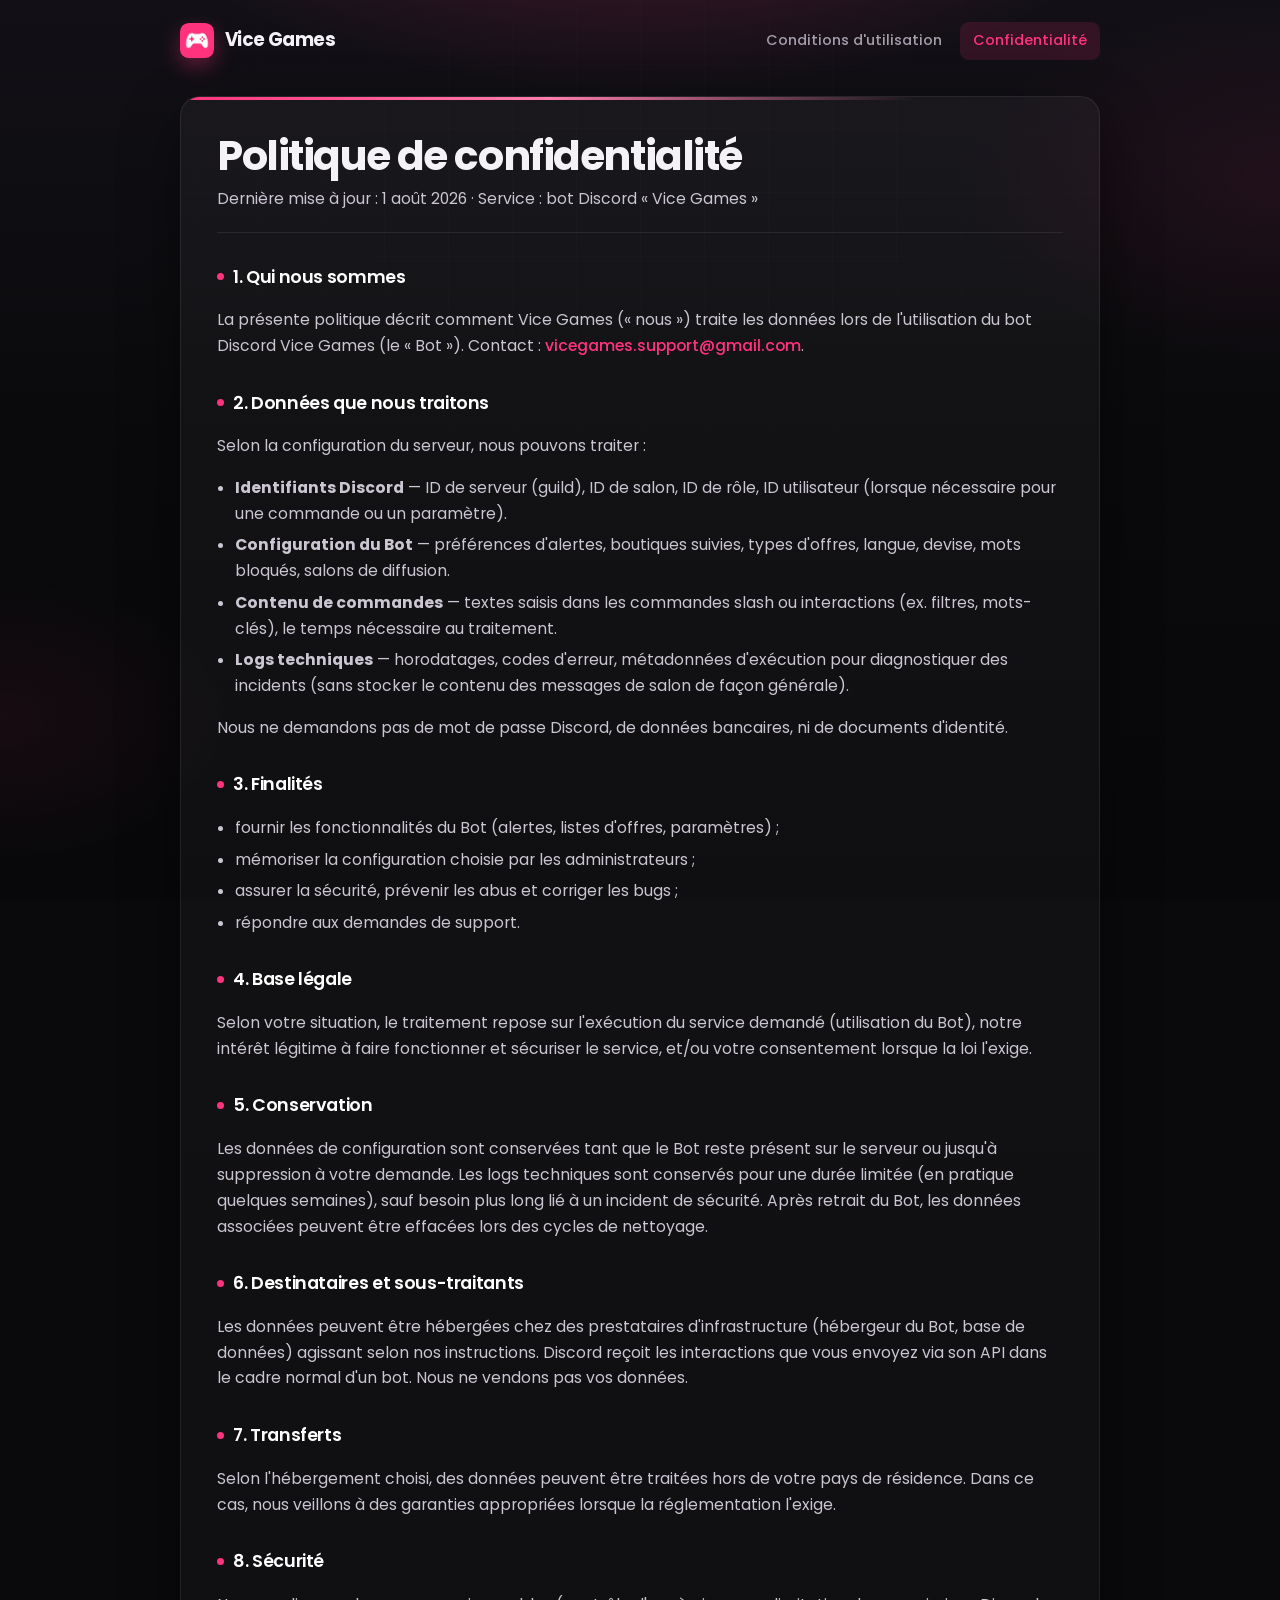
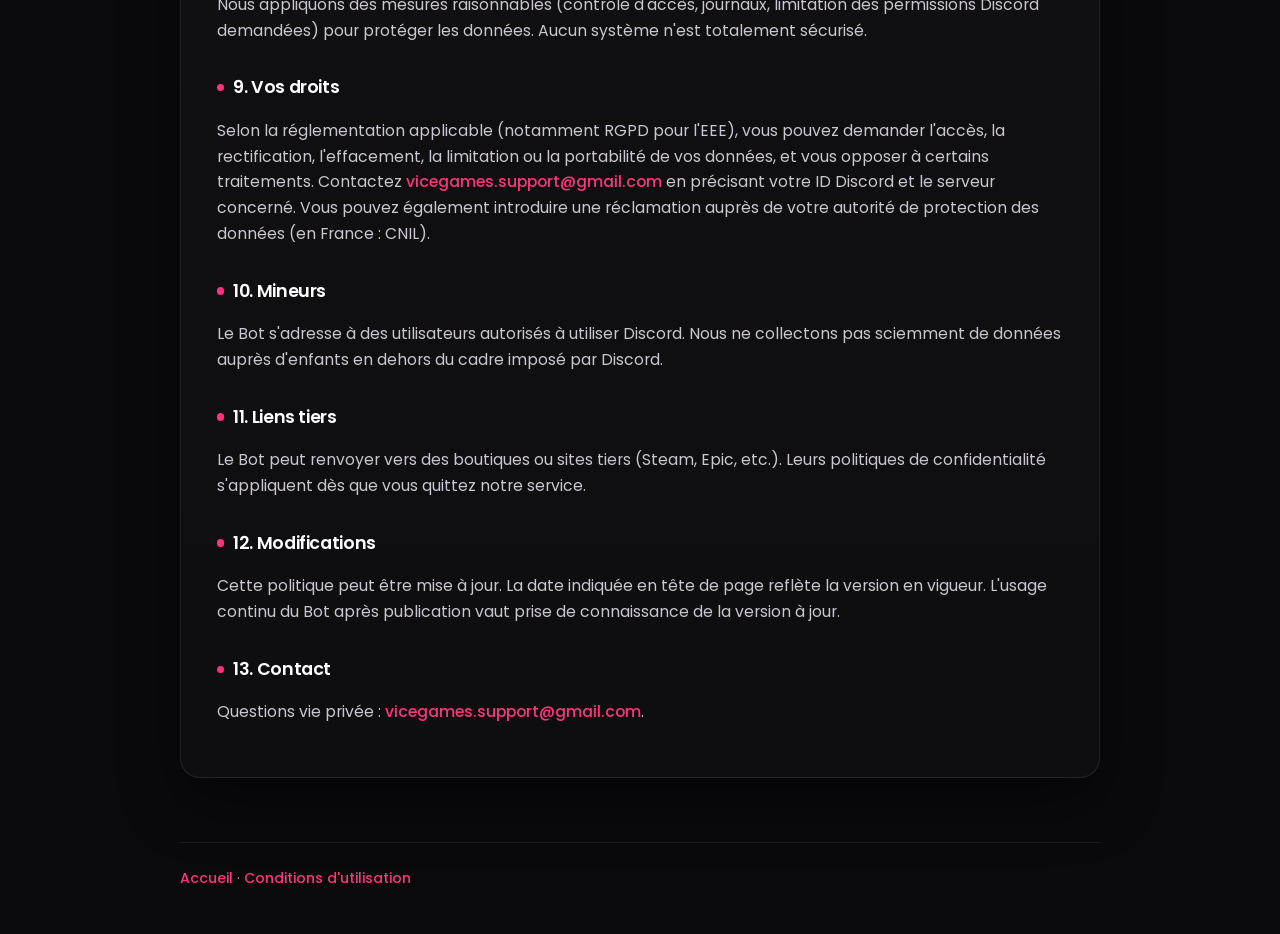
==== privacy/index.html @ 1237c2df "Use clean URLs via /terms/ and /privacy/ folders." ====
﻿<!DOCTYPE html>
<html lang="fr">
  <head>
    <meta charset="utf-8" />
    <meta name="viewport" content="width=device-width, initial-scale=1" />
    <title>Politique de confidentialité — Vice Games</title>
    <meta
      name="description"
      content="Politique de confidentialité du bot Discord Vice Games."
    />
    <link rel="canonical" href="https://legal.shvkt.xyz/privacy/" />
    <link rel="icon" href="/assets/logo.png" type="image/png" />
    <link rel="apple-touch-icon" href="/assets/logo.png" />
    <link rel="preconnect" href="https://fonts.googleapis.com" />
    <link rel="preconnect" href="https://fonts.gstatic.com" crossorigin />
    <link rel="stylesheet" href="/styles.css" />
  </head>
  <body>
    <div class="bg" aria-hidden="true"></div>
    <div class="shell">
      <header class="site-header">
        <a class="brand" href="/">
          <img class="brand-mark" src="/assets/logo.png" width="34" height="34" alt="" />
          Vice Games
        </a>
        <nav>
          <a href="/terms/">Conditions d'utilisation</a>
          <a href="/privacy/" aria-current="page">Confidentialité</a>
        </nav>
      </header>

      <main class="doc">
        <article class="doc-card">
          <h1>Politique de confidentialité</h1>
          <p class="meta">Dernière mise à jour&nbsp;: 1 août 2026 · Service&nbsp;: bot Discord «&nbsp;Vice Games&nbsp;»</p>

          <h2>1. Qui nous sommes</h2>
          <p>
            La présente politique décrit comment Vice Games («&nbsp;nous&nbsp;»)
            traite les données lors de l'utilisation du bot Discord Vice Games
            (le «&nbsp;Bot&nbsp;»). Contact&nbsp;:
            <a href="mailto:vicegames.support@gmail.com">vicegames.support@gmail.com</a>.
          </p>

          <h2>2. Données que nous traitons</h2>
          <p>Selon la configuration du serveur, nous pouvons traiter&nbsp;:</p>
          <ul>
            <li>
              <strong>Identifiants Discord</strong> — ID de serveur (guild), ID de
              salon, ID de rôle, ID utilisateur (lorsque nécessaire pour une
              commande ou un paramètre).
            </li>
            <li>
              <strong>Configuration du Bot</strong> — préférences d'alertes,
              boutiques suivies, types d'offres, langue, devise, mots bloqués,
              salons de diffusion.
            </li>
            <li>
              <strong>Contenu de commandes</strong> — textes saisis dans les
              commandes slash ou interactions (ex. filtres, mots-clés), le temps
              nécessaire au traitement.
            </li>
            <li>
              <strong>Logs techniques</strong> — horodatages, codes d'erreur,
              métadonnées d'exécution pour diagnostiquer des incidents (sans
              stocker le contenu des messages de salon de façon générale).
            </li>
          </ul>
          <p>
            Nous ne demandons pas de mot de passe Discord, de données bancaires,
            ni de documents d'identité.
          </p>

          <h2>3. Finalités</h2>
          <ul>
            <li>fournir les fonctionnalités du Bot (alertes, listes d'offres, paramètres)&nbsp;;</li>
            <li>mémoriser la configuration choisie par les administrateurs&nbsp;;</li>
            <li>assurer la sécurité, prévenir les abus et corriger les bugs&nbsp;;</li>
            <li>répondre aux demandes de support.</li>
          </ul>

          <h2>4. Base légale</h2>
          <p>
            Selon votre situation, le traitement repose sur l'exécution du service
            demandé (utilisation du Bot), notre intérêt légitime à faire
            fonctionner et sécuriser le service, et/ou votre consentement lorsque
            la loi l'exige.
          </p>

          <h2>5. Conservation</h2>
          <p>
            Les données de configuration sont conservées tant que le Bot reste
            présent sur le serveur ou jusqu'à suppression à votre demande. Les
            logs techniques sont conservés pour une durée limitée (en pratique
            quelques semaines), sauf besoin plus long lié à un incident de
            sécurité. Après retrait du Bot, les données associées peuvent être
            effacées lors des cycles de nettoyage.
          </p>

          <h2>6. Destinataires et sous-traitants</h2>
          <p>
            Les données peuvent être hébergées chez des prestataires d'infrastructure
            (hébergeur du Bot, base de données) agissant selon nos instructions.
            Discord reçoit les interactions que vous envoyez via son API dans le
            cadre normal d'un bot. Nous ne vendons pas vos données.
          </p>

          <h2>7. Transferts</h2>
          <p>
            Selon l'hébergement choisi, des données peuvent être traitées hors de
            votre pays de résidence. Dans ce cas, nous veillons à des garanties
            appropriées lorsque la réglementation l'exige.
          </p>

          <h2>8. Sécurité</h2>
          <p>
            Nous appliquons des mesures raisonnables (contrôle d'accès, journaux,
            limitation des permissions Discord demandées) pour protéger les
            données. Aucun système n'est totalement sécurisé.
          </p>

          <h2>9. Vos droits</h2>
          <p>
            Selon la réglementation applicable (notamment RGPD pour l'EEE), vous
            pouvez demander l'accès, la rectification, l'effacement, la limitation
            ou la portabilité de vos données, et vous opposer à certains
            traitements. Contactez
            <a href="mailto:vicegames.support@gmail.com">vicegames.support@gmail.com</a>
            en précisant votre ID Discord et le serveur concerné. Vous pouvez
            également introduire une réclamation auprès de votre autorité de
            protection des données (en France&nbsp;: CNIL).
          </p>

          <h2>10. Mineurs</h2>
          <p>
            Le Bot s'adresse à des utilisateurs autorisés à utiliser Discord. Nous
            ne collectons pas sciemment de données auprès d'enfants en dehors du
            cadre imposé par Discord.
          </p>

          <h2>11. Liens tiers</h2>
          <p>
            Le Bot peut renvoyer vers des boutiques ou sites tiers (Steam, Epic,
            etc.). Leurs politiques de confidentialité s'appliquent dès que vous
            quittez notre service.
          </p>

          <h2>12. Modifications</h2>
          <p>
            Cette politique peut être mise à jour. La date indiquée en tête de
            page reflète la version en vigueur. L'usage continu du Bot après
            publication vaut prise de connaissance de la version à jour.
          </p>

          <h2>13. Contact</h2>
          <p>
            Questions vie privée&nbsp;:
            <a href="mailto:vicegames.support@gmail.com">vicegames.support@gmail.com</a>.
          </p>
        </article>
      </main>

      <footer class="site-footer">
        <p><a href="/">Accueil</a> · <a href="/terms/">Conditions d'utilisation</a></p>
      </footer>
    </div>
  </body>
</html>
---- styles.css ----
@import url("https://fonts.googleapis.com/css2?family=Poppins:wght@400;500;600;700;800&display=swap");

:root {
  --accent: #ff337d;
  --accent-soft: rgba(255, 51, 125, 0.14);
  --accent-mid: rgba(255, 51, 125, 0.35);
  --accent-ink: #fff7fb;
  --bg: #0a0a0c;
  --bg-elevated: #121216;
  --ink: #f4f2f6;
  --muted: #a39eaa;
  --line: rgba(255, 255, 255, 0.08);
  --font: "Poppins", system-ui, sans-serif;
  --radius: 14px;
  --shadow: 0 24px 60px rgba(0, 0, 0, 0.45);
}

* {
  box-sizing: border-box;
}

html {
  scroll-behavior: smooth;
}

body {
  margin: 0;
  min-height: 100vh;
  color: var(--ink);
  font-family: var(--font);
  background: var(--bg);
  line-height: 1.65;
  font-weight: 400;
  -webkit-font-smoothing: antialiased;
}

.bg {
  position: fixed;
  inset: 0;
  z-index: -1;
  overflow: hidden;
  background:
    radial-gradient(ellipse 80% 55% at 50% -20%, rgba(255, 51, 125, 0.28), transparent 55%),
    radial-gradient(ellipse 50% 40% at 100% 20%, rgba(255, 51, 125, 0.08), transparent 50%),
    radial-gradient(ellipse 40% 35% at 0% 80%, rgba(255, 51, 125, 0.06), transparent 45%),
    linear-gradient(180deg, #121016 0%, var(--bg) 48%, #08080a 100%);
}

.bg::after {
  content: "";
  position: absolute;
  inset: 0;
  background-image: linear-gradient(rgba(255, 255, 255, 0.03) 1px, transparent 1px),
    linear-gradient(90deg, rgba(255, 255, 255, 0.03) 1px, transparent 1px);
  background-size: 64px 64px;
  mask-image: radial-gradient(ellipse 70% 60% at 50% 20%, black, transparent 75%);
  pointer-events: none;
  opacity: 0.5;
}

.shell {
  width: min(920px, calc(100% - 2rem));
  margin-inline: auto;
}

.site-header {
  display: flex;
  align-items: center;
  justify-content: space-between;
  gap: 1rem;
  padding: 1.35rem 0 0.75rem;
  animation: fade-down 0.6s ease both;
}

.brand {
  display: inline-flex;
  align-items: center;
  gap: 0.65rem;
  color: var(--ink);
  text-decoration: none;
  font-weight: 700;
  font-size: 1.15rem;
  letter-spacing: -0.03em;
}

.brand-mark {
  width: 2.15rem;
  height: 2.15rem;
  border-radius: 0.55rem;
  object-fit: cover;
  display: block;
  flex-shrink: 0;
  box-shadow: 0 8px 20px rgba(255, 51, 125, 0.35);
}

nav {
  display: flex;
  flex-wrap: wrap;
  gap: 0.35rem;
}

nav a {
  color: var(--muted);
  text-decoration: none;
  font-size: 0.9rem;
  font-weight: 500;
  padding: 0.45rem 0.8rem;
  border-radius: 0.55rem;
  transition: color 0.2s ease, background 0.2s ease;
}

nav a:hover {
  color: var(--ink);
  background: rgba(255, 255, 255, 0.04);
}

nav a[aria-current="page"] {
  color: var(--accent);
  background: var(--accent-soft);
}

.hero {
  padding: clamp(3.5rem, 12vh, 6.5rem) 0 3.5rem;
  animation: rise 0.75s ease 0.08s both;
}

.eyebrow {
  display: inline-flex;
  align-items: center;
  gap: 0.45rem;
  margin: 0 0 1rem;
  padding: 0.35rem 0.75rem;
  border-radius: 999px;
  background: var(--accent-soft);
  border: 1px solid var(--accent-mid);
  color: #ff8fb8;
  font-size: 0.72rem;
  font-weight: 600;
  letter-spacing: 0.12em;
  text-transform: uppercase;
}

.eyebrow::before {
  content: "";
  width: 0.4rem;
  height: 0.4rem;
  border-radius: 50%;
  background: var(--accent);
  box-shadow: 0 0 0 3px rgba(255, 51, 125, 0.25);
}

.hero h1 {
  margin: 0;
  font-size: clamp(2.8rem, 8vw, 4.4rem);
  font-weight: 800;
  line-height: 1.02;
  letter-spacing: -0.045em;
  background: linear-gradient(120deg, #fff 20%, #ffd0e2 55%, var(--accent));
  -webkit-background-clip: text;
  background-clip: text;
  color: transparent;
}

.lede {
  max-width: 34rem;
  margin: 1.15rem 0 0;
  color: var(--muted);
  font-size: 1.05rem;
  font-weight: 400;
  line-height: 1.7;
}

.cta {
  display: flex;
  flex-wrap: wrap;
  gap: 0.85rem;
  margin-top: 2rem;
}

.btn {
  display: inline-flex;
  align-items: center;
  justify-content: center;
  gap: 0.4rem;
  padding: 0.85rem 1.25rem;
  border: 1px solid var(--line);
  border-radius: var(--radius);
  color: var(--ink);
  text-decoration: none;
  background: rgba(255, 255, 255, 0.03);
  font-weight: 600;
  font-size: 0.95rem;
  transition: transform 0.2s ease, border-color 0.2s ease, background 0.2s ease,
    box-shadow 0.2s ease;
}

.btn:hover {
  transform: translateY(-2px);
  border-color: var(--accent-mid);
  background: rgba(255, 255, 255, 0.06);
}

.btn.primary {
  background: var(--accent);
  border-color: var(--accent);
  color: #fff;
  box-shadow: 0 12px 30px rgba(255, 51, 125, 0.35);
}

.btn.primary:hover {
  background: #ff4d8d;
  border-color: #ff4d8d;
  box-shadow: 0 16px 36px rgba(255, 51, 125, 0.45);
}

.link-grid {
  display: grid;
  grid-template-columns: repeat(2, minmax(0, 1fr));
  gap: 1rem;
  margin-top: 2.75rem;
  animation: rise 0.8s ease 0.18s both;
}

.link-card {
  display: block;
  padding: 1.35rem 1.25rem;
  border-radius: calc(var(--radius) + 4px);
  border: 1px solid var(--line);
  background: linear-gradient(165deg, rgba(255, 255, 255, 0.045), rgba(255, 255, 255, 0.015));
  text-decoration: none;
  color: inherit;
  transition: transform 0.25s ease, border-color 0.25s ease, box-shadow 0.25s ease;
}

.link-card:hover {
  transform: translateY(-3px);
  border-color: var(--accent-mid);
  box-shadow: var(--shadow);
}

.link-card strong {
  display: block;
  font-size: 1.05rem;
  font-weight: 600;
  letter-spacing: -0.02em;
  margin-bottom: 0.35rem;
}

.link-card span {
  color: var(--muted);
  font-size: 0.9rem;
  line-height: 1.5;
}

.link-card .arrow {
  display: inline-block;
  margin-top: 0.9rem;
  color: var(--accent);
  font-weight: 600;
  font-size: 0.85rem;
}

.doc {
  padding: 1.5rem 0 4rem;
  animation: rise 0.65s ease both;
}

.doc-card {
  background: linear-gradient(180deg, rgba(255, 255, 255, 0.04), rgba(255, 255, 255, 0.02));
  border: 1px solid var(--line);
  border-radius: calc(var(--radius) + 6px);
  padding: clamp(1.4rem, 3.5vw, 2.25rem);
  box-shadow: var(--shadow);
  position: relative;
  overflow: hidden;
}

.doc-card::before {
  content: "";
  position: absolute;
  top: 0;
  left: 0;
  right: 0;
  height: 3px;
  background: linear-gradient(90deg, var(--accent), #ff7eab, transparent 80%);
}

.doc h1 {
  margin: 0 0 0.4rem;
  font-size: clamp(1.85rem, 4.5vw, 2.55rem);
  font-weight: 700;
  letter-spacing: -0.035em;
  line-height: 1.15;
}

.meta {
  color: var(--muted);
  font-size: 0.9rem;
  margin: 0 0 1.75rem;
  padding-bottom: 1.25rem;
  border-bottom: 1px solid var(--line);
}

.doc h2 {
  margin: 1.85rem 0 0.55rem;
  font-size: 1.1rem;
  font-weight: 600;
  letter-spacing: -0.02em;
  color: #fff;
}

.doc h2::before {
  content: "";
  display: inline-block;
  width: 0.45rem;
  height: 0.45rem;
  margin-right: 0.55rem;
  margin-bottom: 0.1rem;
  border-radius: 50%;
  background: var(--accent);
  vertical-align: middle;
}

.doc p,
.doc li {
  color: #cbc6d2;
  font-size: 0.98rem;
}

.doc ul {
  padding-left: 1.15rem;
}

.doc li + li {
  margin-top: 0.35rem;
}

.doc a {
  color: var(--accent);
  text-decoration: none;
  font-weight: 500;
  border-bottom: 1px solid transparent;
  transition: border-color 0.2s ease;
}

.doc a:hover {
  border-bottom-color: var(--accent-mid);
}

.site-footer {
  padding: 1.5rem 0 2.75rem;
  border-top: 1px solid var(--line);
  color: var(--muted);
  font-size: 0.88rem;
  animation: fade-down 0.6s ease 0.25s both;
}

.site-footer p {
  margin: 0;
}

.site-footer .muted {
  margin-top: 0.4rem;
}

.site-footer a {
  color: var(--accent);
  text-decoration: none;
  font-weight: 500;
}

.site-footer a:hover {
  text-decoration: underline;
}

@keyframes rise {
  from {
    opacity: 0;
    transform: translateY(16px);
  }
  to {
    opacity: 1;
    transform: translateY(0);
  }
}

@keyframes fade-down {
  from {
    opacity: 0;
    transform: translateY(-8px);
  }
  to {
    opacity: 1;
    transform: translateY(0);
  }
}

@media (max-width: 680px) {
  .site-header {
    flex-direction: column;
    align-items: flex-start;
  }

  .link-grid {
    grid-template-columns: 1fr;
  }

  .hero {
    padding-top: 2.75rem;
  }

  nav {
    width: 100%;
  }
}

@media (prefers-reduced-motion: reduce) {
  *,
  *::before,
  *::after {
    animation: none !important;
    transition: none !important;
  }
}
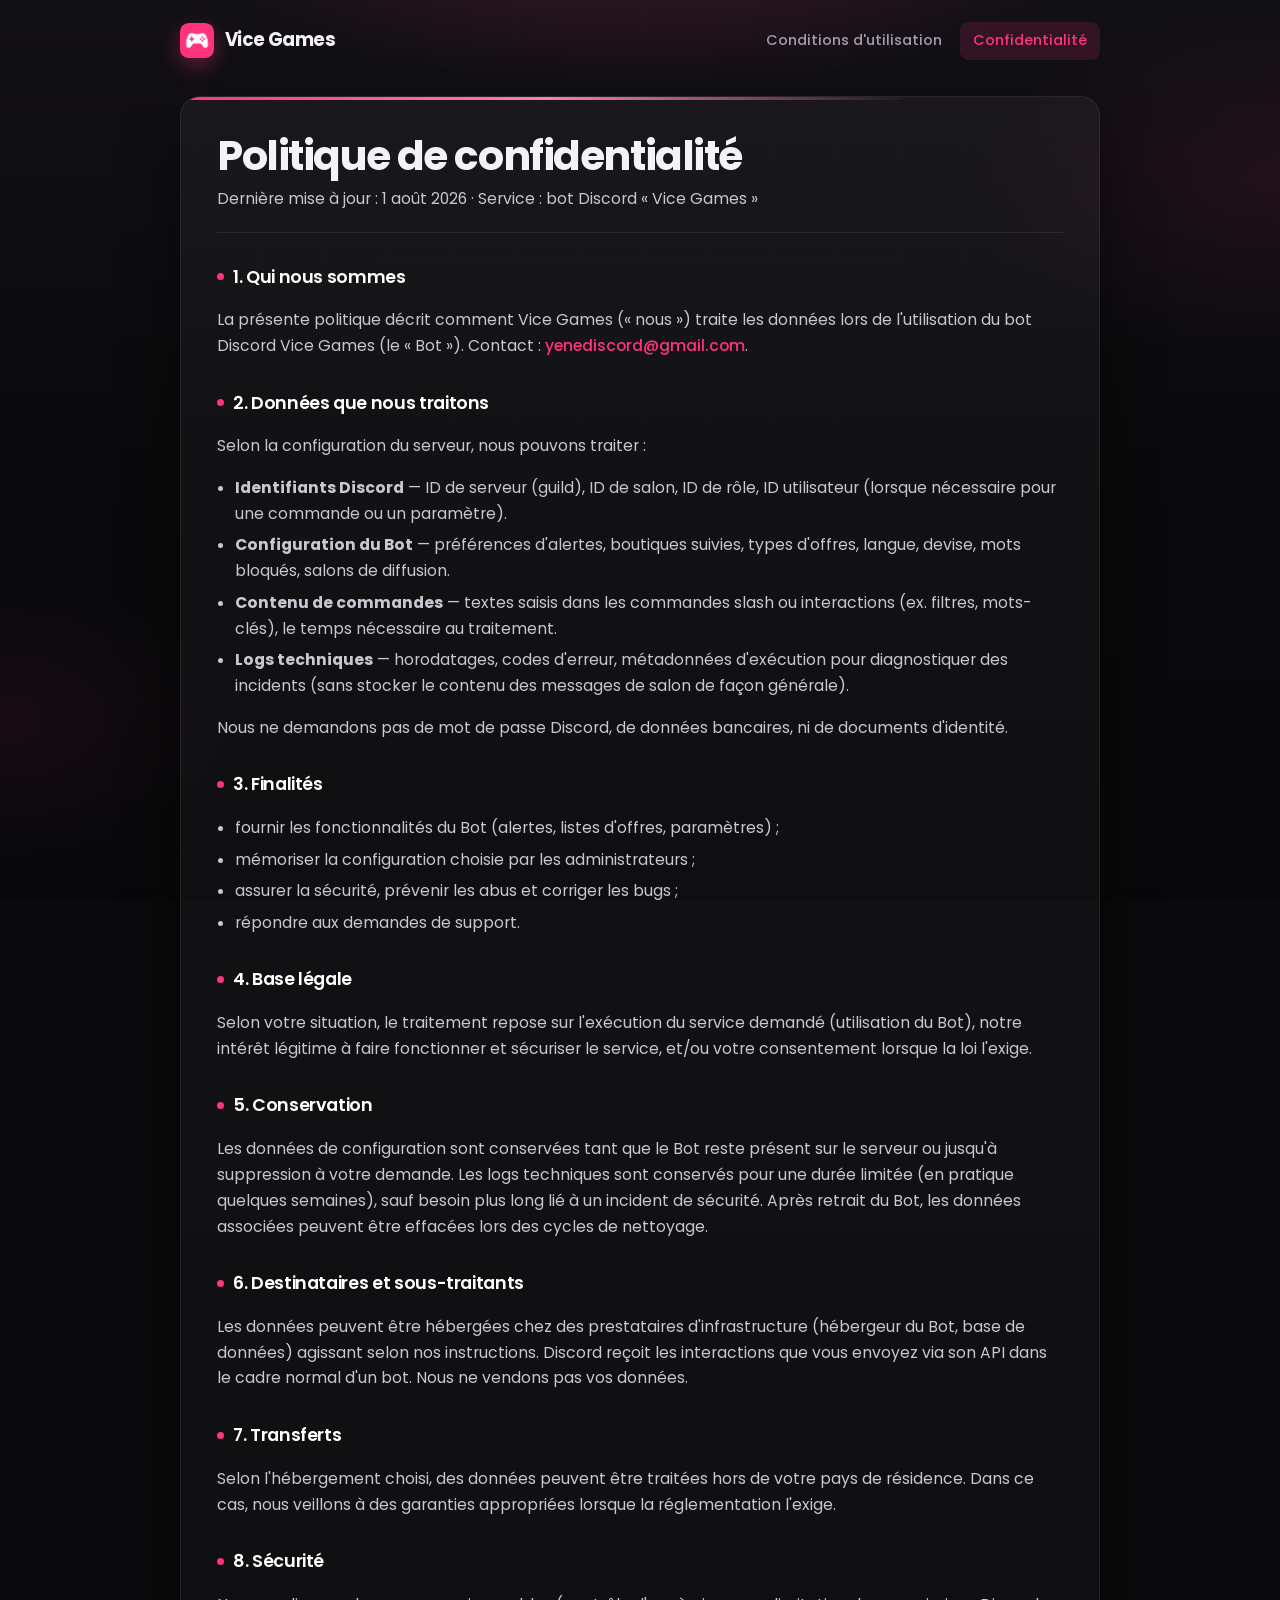
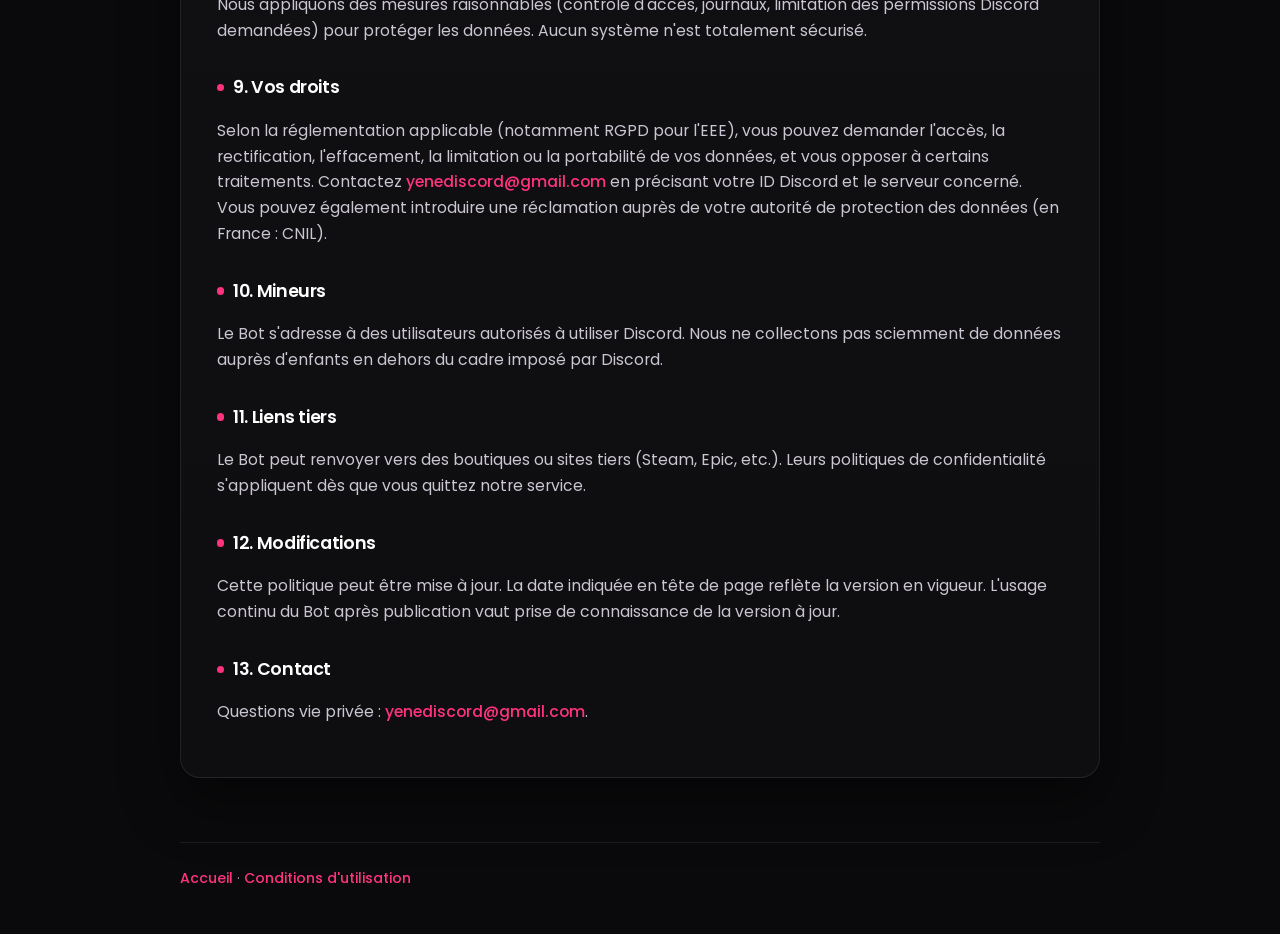
==== commit ce472f62: "Add bot logo, clean URLs, and update contact email." ====
--- a/privacy/index.html
+++ b/privacy/index.html
@@ -9,23 +9,23 @@
       content="Politique de confidentialité du bot Discord Vice Games."
     />
     <link rel="canonical" href="https://legal.shvkt.xyz/privacy/" />
-    <link rel="icon" href="/assets/logo.png" type="image/png" />
-    <link rel="apple-touch-icon" href="/assets/logo.png" />
+    <link rel="icon" href="../assets/logo.png" type="image/png" />
+    <link rel="apple-touch-icon" href="../assets/logo.png" />
     <link rel="preconnect" href="https://fonts.googleapis.com" />
     <link rel="preconnect" href="https://fonts.gstatic.com" crossorigin />
-    <link rel="stylesheet" href="/styles.css" />
+    <link rel="stylesheet" href="../styles.css" />
   </head>
   <body>
     <div class="bg" aria-hidden="true"></div>
     <div class="shell">
       <header class="site-header">
-        <a class="brand" href="/">
-          <img class="brand-mark" src="/assets/logo.png" width="34" height="34" alt="" />
+        <a class="brand" href="../">
+          <img class="brand-mark" src="../assets/logo.png" width="34" height="34" alt="" />
           Vice Games
         </a>
         <nav>
-          <a href="/terms/">Conditions d'utilisation</a>
-          <a href="/privacy/" aria-current="page">Confidentialité</a>
+          <a href="../terms/">Conditions d'utilisation</a>
+          <a href="./" aria-current="page">Confidentialité</a>
         </nav>
       </header>
 
@@ -39,7 +39,7 @@
             La présente politique décrit comment Vice Games («&nbsp;nous&nbsp;»)
             traite les données lors de l'utilisation du bot Discord Vice Games
             (le «&nbsp;Bot&nbsp;»). Contact&nbsp;:
-            <a href="mailto:vicegames.support@gmail.com">vicegames.support@gmail.com</a>.
+            <a href="mailto:yenediscord@gmail.com">yenediscord@gmail.com</a>.
           </p>
 
           <h2>2. Données que nous traitons</h2>
@@ -125,7 +125,7 @@
             pouvez demander l'accès, la rectification, l'effacement, la limitation
             ou la portabilité de vos données, et vous opposer à certains
             traitements. Contactez
-            <a href="mailto:vicegames.support@gmail.com">vicegames.support@gmail.com</a>
+            <a href="mailto:yenediscord@gmail.com">yenediscord@gmail.com</a>
             en précisant votre ID Discord et le serveur concerné. Vous pouvez
             également introduire une réclamation auprès de votre autorité de
             protection des données (en France&nbsp;: CNIL).
@@ -155,13 +155,13 @@
           <h2>13. Contact</h2>
           <p>
             Questions vie privée&nbsp;:
-            <a href="mailto:vicegames.support@gmail.com">vicegames.support@gmail.com</a>.
+            <a href="mailto:yenediscord@gmail.com">yenediscord@gmail.com</a>.
           </p>
         </article>
       </main>
 
       <footer class="site-footer">
-        <p><a href="/">Accueil</a> · <a href="/terms/">Conditions d'utilisation</a></p>
+        <p><a href="../">Accueil</a> · <a href="../terms/">Conditions d'utilisation</a></p>
       </footer>
     </div>
   </body>
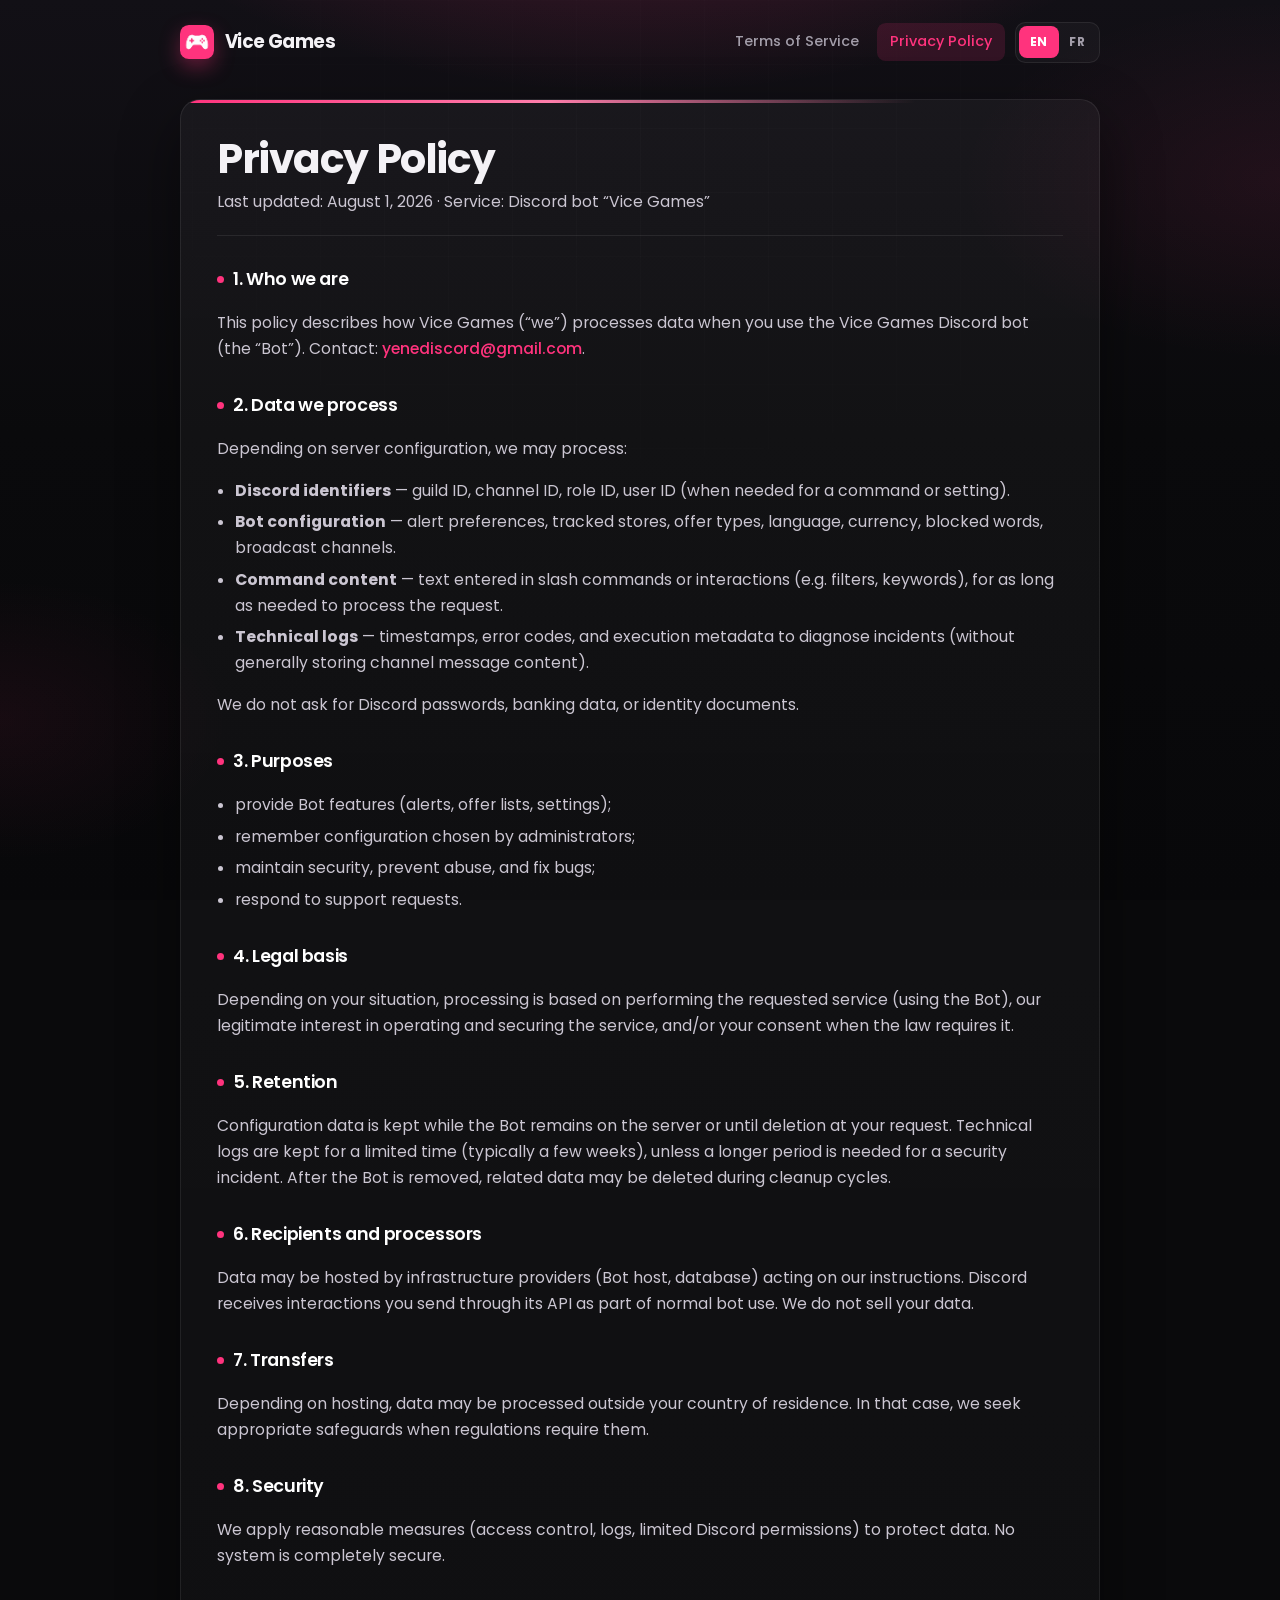
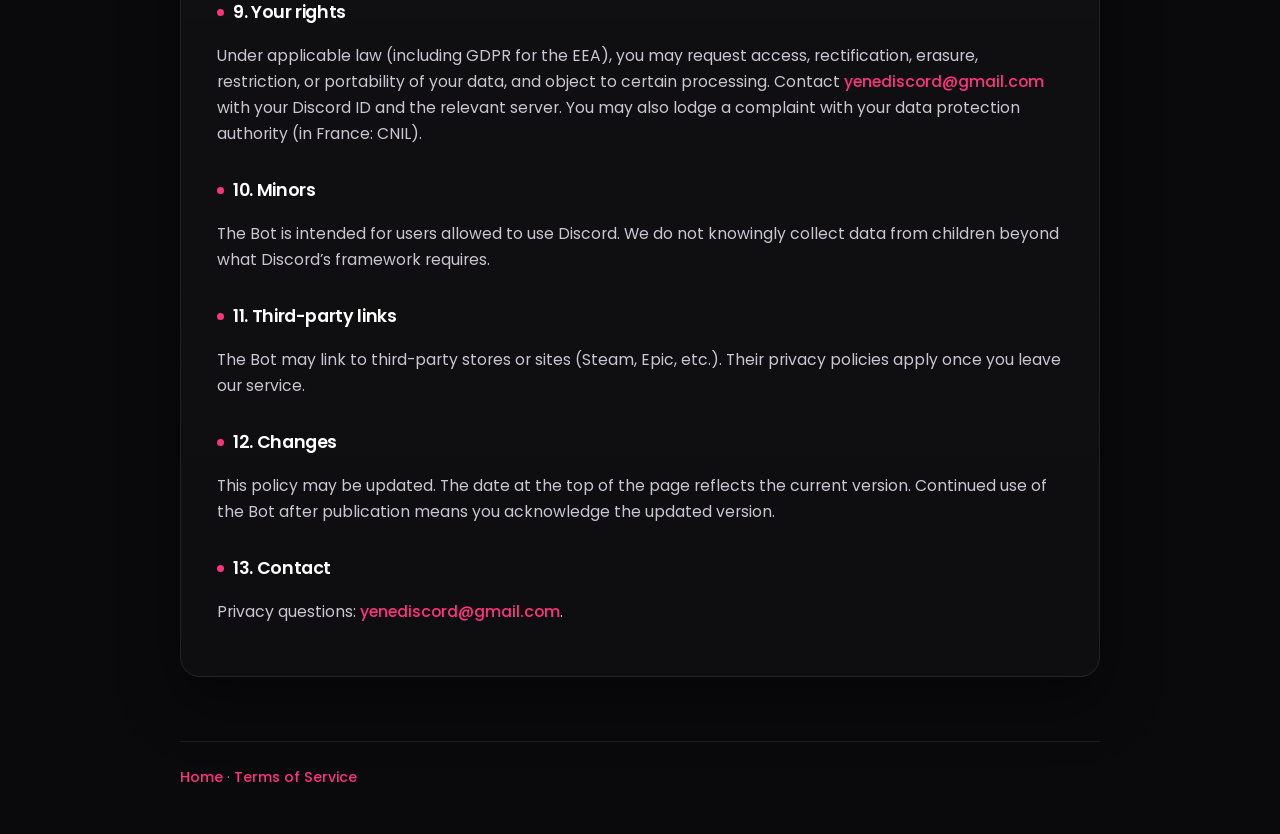
==== commit 5ace93a9: "Default legal pages to English and add EN/FR language switcher. Co-authored-by: Cursor <cursoragent@" ====
--- a/privacy/index.html
+++ b/privacy/index.html
@@ -1,12 +1,12 @@
 ﻿<!DOCTYPE html>
-<html lang="fr">
+<html lang="en">
   <head>
     <meta charset="utf-8" />
     <meta name="viewport" content="width=device-width, initial-scale=1" />
-    <title>Politique de confidentialité — Vice Games</title>
+    <title>Privacy Policy — Vice Games</title>
     <meta
       name="description"
-      content="Politique de confidentialité du bot Discord Vice Games."
+      content="Privacy Policy for the Vice Games Discord bot."
     />
     <link rel="canonical" href="https://legal.shvkt.xyz/privacy/" />
     <link rel="icon" href="../assets/logo.png" type="image/png" />
@@ -15,7 +15,7 @@
     <link rel="preconnect" href="https://fonts.gstatic.com" crossorigin />
     <link rel="stylesheet" href="../styles.css" />
   </head>
-  <body>
+  <body data-page="privacy">
     <div class="bg" aria-hidden="true"></div>
     <div class="shell">
       <header class="site-header">
@@ -23,146 +23,275 @@
           <img class="brand-mark" src="../assets/logo.png" width="34" height="34" alt="" />
           Vice Games
         </a>
-        <nav>
-          <a href="../terms/">Conditions d'utilisation</a>
-          <a href="./" aria-current="page">Confidentialité</a>
-        </nav>
+        <div class="header-actions">
+          <nav>
+            <a href="../terms/" data-i18n="nav.terms">Terms of Service</a>
+            <a href="./" aria-current="page" data-i18n="nav.privacy">Privacy Policy</a>
+          </nav>
+          <div class="lang-switch" role="group" aria-label="Language">
+            <button type="button" data-set-lang="en" aria-pressed="true">EN</button>
+            <button type="button" data-set-lang="fr" aria-pressed="false">FR</button>
+          </div>
+        </div>
       </header>
 
       <main class="doc">
         <article class="doc-card">
-          <h1>Politique de confidentialité</h1>
-          <p class="meta">Dernière mise à jour&nbsp;: 1 août 2026 · Service&nbsp;: bot Discord «&nbsp;Vice Games&nbsp;»</p>
-
-          <h2>1. Qui nous sommes</h2>
-          <p>
-            La présente politique décrit comment Vice Games («&nbsp;nous&nbsp;»)
-            traite les données lors de l'utilisation du bot Discord Vice Games
-            (le «&nbsp;Bot&nbsp;»). Contact&nbsp;:
-            <a href="mailto:yenediscord@gmail.com">yenediscord@gmail.com</a>.
-          </p>
-
-          <h2>2. Données que nous traitons</h2>
-          <p>Selon la configuration du serveur, nous pouvons traiter&nbsp;:</p>
-          <ul>
-            <li>
-              <strong>Identifiants Discord</strong> — ID de serveur (guild), ID de
-              salon, ID de rôle, ID utilisateur (lorsque nécessaire pour une
-              commande ou un paramètre).
-            </li>
-            <li>
-              <strong>Configuration du Bot</strong> — préférences d'alertes,
-              boutiques suivies, types d'offres, langue, devise, mots bloqués,
-              salons de diffusion.
-            </li>
-            <li>
-              <strong>Contenu de commandes</strong> — textes saisis dans les
-              commandes slash ou interactions (ex. filtres, mots-clés), le temps
-              nécessaire au traitement.
-            </li>
-            <li>
-              <strong>Logs techniques</strong> — horodatages, codes d'erreur,
-              métadonnées d'exécution pour diagnostiquer des incidents (sans
-              stocker le contenu des messages de salon de façon générale).
-            </li>
-          </ul>
-          <p>
-            Nous ne demandons pas de mot de passe Discord, de données bancaires,
-            ni de documents d'identité.
-          </p>
-
-          <h2>3. Finalités</h2>
-          <ul>
-            <li>fournir les fonctionnalités du Bot (alertes, listes d'offres, paramètres)&nbsp;;</li>
-            <li>mémoriser la configuration choisie par les administrateurs&nbsp;;</li>
-            <li>assurer la sécurité, prévenir les abus et corriger les bugs&nbsp;;</li>
-            <li>répondre aux demandes de support.</li>
-          </ul>
-
-          <h2>4. Base légale</h2>
-          <p>
-            Selon votre situation, le traitement repose sur l'exécution du service
-            demandé (utilisation du Bot), notre intérêt légitime à faire
-            fonctionner et sécuriser le service, et/ou votre consentement lorsque
-            la loi l'exige.
-          </p>
-
-          <h2>5. Conservation</h2>
-          <p>
-            Les données de configuration sont conservées tant que le Bot reste
-            présent sur le serveur ou jusqu'à suppression à votre demande. Les
-            logs techniques sont conservés pour une durée limitée (en pratique
-            quelques semaines), sauf besoin plus long lié à un incident de
-            sécurité. Après retrait du Bot, les données associées peuvent être
-            effacées lors des cycles de nettoyage.
-          </p>
-
-          <h2>6. Destinataires et sous-traitants</h2>
-          <p>
-            Les données peuvent être hébergées chez des prestataires d'infrastructure
-            (hébergeur du Bot, base de données) agissant selon nos instructions.
-            Discord reçoit les interactions que vous envoyez via son API dans le
-            cadre normal d'un bot. Nous ne vendons pas vos données.
-          </p>
-
-          <h2>7. Transferts</h2>
-          <p>
-            Selon l'hébergement choisi, des données peuvent être traitées hors de
-            votre pays de résidence. Dans ce cas, nous veillons à des garanties
-            appropriées lorsque la réglementation l'exige.
-          </p>
-
-          <h2>8. Sécurité</h2>
-          <p>
-            Nous appliquons des mesures raisonnables (contrôle d'accès, journaux,
-            limitation des permissions Discord demandées) pour protéger les
-            données. Aucun système n'est totalement sécurisé.
-          </p>
-
-          <h2>9. Vos droits</h2>
-          <p>
-            Selon la réglementation applicable (notamment RGPD pour l'EEE), vous
-            pouvez demander l'accès, la rectification, l'effacement, la limitation
-            ou la portabilité de vos données, et vous opposer à certains
-            traitements. Contactez
-            <a href="mailto:yenediscord@gmail.com">yenediscord@gmail.com</a>
-            en précisant votre ID Discord et le serveur concerné. Vous pouvez
-            également introduire une réclamation auprès de votre autorité de
-            protection des données (en France&nbsp;: CNIL).
-          </p>
-
-          <h2>10. Mineurs</h2>
-          <p>
-            Le Bot s'adresse à des utilisateurs autorisés à utiliser Discord. Nous
-            ne collectons pas sciemment de données auprès d'enfants en dehors du
-            cadre imposé par Discord.
-          </p>
-
-          <h2>11. Liens tiers</h2>
-          <p>
-            Le Bot peut renvoyer vers des boutiques ou sites tiers (Steam, Epic,
-            etc.). Leurs politiques de confidentialité s'appliquent dès que vous
-            quittez notre service.
-          </p>
-
-          <h2>12. Modifications</h2>
-          <p>
-            Cette politique peut être mise à jour. La date indiquée en tête de
-            page reflète la version en vigueur. L'usage continu du Bot après
-            publication vaut prise de connaissance de la version à jour.
-          </p>
-
-          <h2>13. Contact</h2>
-          <p>
-            Questions vie privée&nbsp;:
-            <a href="mailto:yenediscord@gmail.com">yenediscord@gmail.com</a>.
-          </p>
+          <div data-lang="en">
+            <h1>Privacy Policy</h1>
+            <p class="meta">Last updated: August 1, 2026 · Service: Discord bot “Vice Games”</p>
+
+            <h2>1. Who we are</h2>
+            <p>
+              This policy describes how Vice Games (“we”) processes data when you use the
+              Vice Games Discord bot (the “Bot”). Contact:
+              <a href="mailto:yenediscord@gmail.com">yenediscord@gmail.com</a>.
+            </p>
+
+            <h2>2. Data we process</h2>
+            <p>Depending on server configuration, we may process:</p>
+            <ul>
+              <li>
+                <strong>Discord identifiers</strong> — guild ID, channel ID, role ID, user ID
+                (when needed for a command or setting).
+              </li>
+              <li>
+                <strong>Bot configuration</strong> — alert preferences, tracked stores, offer
+                types, language, currency, blocked words, broadcast channels.
+              </li>
+              <li>
+                <strong>Command content</strong> — text entered in slash commands or interactions
+                (e.g. filters, keywords), for as long as needed to process the request.
+              </li>
+              <li>
+                <strong>Technical logs</strong> — timestamps, error codes, and execution metadata
+                to diagnose incidents (without generally storing channel message content).
+              </li>
+            </ul>
+            <p>
+              We do not ask for Discord passwords, banking data, or identity documents.
+            </p>
+
+            <h2>3. Purposes</h2>
+            <ul>
+              <li>provide Bot features (alerts, offer lists, settings);</li>
+              <li>remember configuration chosen by administrators;</li>
+              <li>maintain security, prevent abuse, and fix bugs;</li>
+              <li>respond to support requests.</li>
+            </ul>
+
+            <h2>4. Legal basis</h2>
+            <p>
+              Depending on your situation, processing is based on performing the requested
+              service (using the Bot), our legitimate interest in operating and securing the
+              service, and/or your consent when the law requires it.
+            </p>
+
+            <h2>5. Retention</h2>
+            <p>
+              Configuration data is kept while the Bot remains on the server or until deletion
+              at your request. Technical logs are kept for a limited time (typically a few weeks),
+              unless a longer period is needed for a security incident. After the Bot is removed,
+              related data may be deleted during cleanup cycles.
+            </p>
+
+            <h2>6. Recipients and processors</h2>
+            <p>
+              Data may be hosted by infrastructure providers (Bot host, database) acting on our
+              instructions. Discord receives interactions you send through its API as part of
+              normal bot use. We do not sell your data.
+            </p>
+
+            <h2>7. Transfers</h2>
+            <p>
+              Depending on hosting, data may be processed outside your country of residence. In
+              that case, we seek appropriate safeguards when regulations require them.
+            </p>
+
+            <h2>8. Security</h2>
+            <p>
+              We apply reasonable measures (access control, logs, limited Discord permissions) to
+              protect data. No system is completely secure.
+            </p>
+
+            <h2>9. Your rights</h2>
+            <p>
+              Under applicable law (including GDPR for the EEA), you may request access,
+              rectification, erasure, restriction, or portability of your data, and object to
+              certain processing. Contact
+              <a href="mailto:yenediscord@gmail.com">yenediscord@gmail.com</a>
+              with your Discord ID and the relevant server. You may also lodge a complaint with
+              your data protection authority (in France: CNIL).
+            </p>
+
+            <h2>10. Minors</h2>
+            <p>
+              The Bot is intended for users allowed to use Discord. We do not knowingly collect
+              data from children beyond what Discord’s framework requires.
+            </p>
+
+            <h2>11. Third-party links</h2>
+            <p>
+              The Bot may link to third-party stores or sites (Steam, Epic, etc.). Their privacy
+              policies apply once you leave our service.
+            </p>
+
+            <h2>12. Changes</h2>
+            <p>
+              This policy may be updated. The date at the top of the page reflects the current
+              version. Continued use of the Bot after publication means you acknowledge the
+              updated version.
+            </p>
+
+            <h2>13. Contact</h2>
+            <p>
+              Privacy questions:
+              <a href="mailto:yenediscord@gmail.com">yenediscord@gmail.com</a>.
+            </p>
+          </div>
+
+          <div data-lang="fr" hidden>
+            <h1>Politique de confidentialité</h1>
+            <p class="meta">
+              Dernière mise à jour&nbsp;: 1 août 2026 · Service&nbsp;: bot Discord
+              «&nbsp;Vice Games&nbsp;»
+            </p>
+
+            <h2>1. Qui nous sommes</h2>
+            <p>
+              La présente politique décrit comment Vice Games («&nbsp;nous&nbsp;»)
+              traite les données lors de l'utilisation du bot Discord Vice Games
+              (le «&nbsp;Bot&nbsp;»). Contact&nbsp;:
+              <a href="mailto:yenediscord@gmail.com">yenediscord@gmail.com</a>.
+            </p>
+
+            <h2>2. Données que nous traitons</h2>
+            <p>Selon la configuration du serveur, nous pouvons traiter&nbsp;:</p>
+            <ul>
+              <li>
+                <strong>Identifiants Discord</strong> — ID de serveur (guild), ID de
+                salon, ID de rôle, ID utilisateur (lorsque nécessaire pour une
+                commande ou un paramètre).
+              </li>
+              <li>
+                <strong>Configuration du Bot</strong> — préférences d'alertes,
+                boutiques suivies, types d'offres, langue, devise, mots bloqués,
+                salons de diffusion.
+              </li>
+              <li>
+                <strong>Contenu de commandes</strong> — textes saisis dans les
+                commandes slash ou interactions (ex. filtres, mots-clés), le temps
+                nécessaire au traitement.
+              </li>
+              <li>
+                <strong>Logs techniques</strong> — horodatages, codes d'erreur,
+                métadonnées d'exécution pour diagnostiquer des incidents (sans
+                stocker le contenu des messages de salon de façon générale).
+              </li>
+            </ul>
+            <p>
+              Nous ne demandons pas de mot de passe Discord, de données bancaires,
+              ni de documents d'identité.
+            </p>
+
+            <h2>3. Finalités</h2>
+            <ul>
+              <li>fournir les fonctionnalités du Bot (alertes, listes d'offres, paramètres)&nbsp;;</li>
+              <li>mémoriser la configuration choisie par les administrateurs&nbsp;;</li>
+              <li>assurer la sécurité, prévenir les abus et corriger les bugs&nbsp;;</li>
+              <li>répondre aux demandes de support.</li>
+            </ul>
+
+            <h2>4. Base légale</h2>
+            <p>
+              Selon votre situation, le traitement repose sur l'exécution du service
+              demandé (utilisation du Bot), notre intérêt légitime à faire
+              fonctionner et sécuriser le service, et/ou votre consentement lorsque
+              la loi l'exige.
+            </p>
+
+            <h2>5. Conservation</h2>
+            <p>
+              Les données de configuration sont conservées tant que le Bot reste
+              présent sur le serveur ou jusqu'à suppression à votre demande. Les
+              logs techniques sont conservés pour une durée limitée (en pratique
+              quelques semaines), sauf besoin plus long lié à un incident de
+              sécurité. Après retrait du Bot, les données associées peuvent être
+              effacées lors des cycles de nettoyage.
+            </p>
+
+            <h2>6. Destinataires et sous-traitants</h2>
+            <p>
+              Les données peuvent être hébergées chez des prestataires d'infrastructure
+              (hébergeur du Bot, base de données) agissant selon nos instructions.
+              Discord reçoit les interactions que vous envoyez via son API dans le
+              cadre normal d'un bot. Nous ne vendons pas vos données.
+            </p>
+
+            <h2>7. Transferts</h2>
+            <p>
+              Selon l'hébergement choisi, des données peuvent être traitées hors de
+              votre pays de résidence. Dans ce cas, nous veillons à des garanties
+              appropriées lorsque la réglementation l'exige.
+            </p>
+
+            <h2>8. Sécurité</h2>
+            <p>
+              Nous appliquons des mesures raisonnables (contrôle d'accès, journaux,
+              limitation des permissions Discord demandées) pour protéger les
+              données. Aucun système n'est totalement sécurisé.
+            </p>
+
+            <h2>9. Vos droits</h2>
+            <p>
+              Selon la réglementation applicable (notamment RGPD pour l'EEE), vous
+              pouvez demander l'accès, la rectification, l'effacement, la limitation
+              ou la portabilité de vos données, et vous opposer à certains
+              traitements. Contactez
+              <a href="mailto:yenediscord@gmail.com">yenediscord@gmail.com</a>
+              en précisant votre ID Discord et le serveur concerné. Vous pouvez
+              également introduire une réclamation auprès de votre autorité de
+              protection des données (en France&nbsp;: CNIL).
+            </p>
+
+            <h2>10. Mineurs</h2>
+            <p>
+              Le Bot s'adresse à des utilisateurs autorisés à utiliser Discord. Nous
+              ne collectons pas sciemment de données auprès d'enfants en dehors du
+              cadre imposé par Discord.
+            </p>
+
+            <h2>11. Liens tiers</h2>
+            <p>
+              Le Bot peut renvoyer vers des boutiques ou sites tiers (Steam, Epic,
+              etc.). Leurs politiques de confidentialité s'appliquent dès que vous
+              quittez notre service.
+            </p>
+
+            <h2>12. Modifications</h2>
+            <p>
+              Cette politique peut être mise à jour. La date indiquée en tête de
+              page reflète la version en vigueur. L'usage continu du Bot après
+              publication vaut prise de connaissance de la version à jour.
+            </p>
+
+            <h2>13. Contact</h2>
+            <p>
+              Questions vie privée&nbsp;:
+              <a href="mailto:yenediscord@gmail.com">yenediscord@gmail.com</a>.
+            </p>
+          </div>
         </article>
       </main>
 
       <footer class="site-footer">
-        <p><a href="../">Accueil</a> · <a href="../terms/">Conditions d'utilisation</a></p>
+        <p>
+          <a href="../" data-i18n="footer.home">Home</a>
+          ·
+          <a href="../terms/" data-i18n="footer.terms">Terms of Service</a>
+        </p>
       </footer>
     </div>
+    <script src="../lang.js" defer></script>
   </body>
 </html>
--- a/styles.css
+++ b/styles.css
@@ -93,6 +93,49 @@
   box-shadow: 0 8px 20px rgba(255, 51, 125, 0.35);
 }
 
+.header-actions {
+  display: flex;
+  flex-wrap: wrap;
+  align-items: center;
+  justify-content: flex-end;
+  gap: 0.65rem;
+}
+
+.lang-switch {
+  display: inline-flex;
+  align-items: center;
+  padding: 0.2rem;
+  border-radius: 0.65rem;
+  border: 1px solid var(--line);
+  background: rgba(255, 255, 255, 0.03);
+}
+
+.lang-switch button {
+  appearance: none;
+  border: 0;
+  margin: 0;
+  cursor: pointer;
+  font: inherit;
+  font-size: 0.75rem;
+  font-weight: 700;
+  letter-spacing: 0.06em;
+  padding: 0.4rem 0.65rem;
+  border-radius: 0.5rem;
+  color: var(--muted);
+  background: transparent;
+  transition: color 0.2s ease, background 0.2s ease;
+}
+
+.lang-switch button:hover {
+  color: var(--ink);
+}
+
+.lang-switch button.is-active,
+.lang-switch button[aria-pressed="true"] {
+  color: #fff;
+  background: var(--accent);
+}
+
 nav {
   display: flex;
   flex-wrap: wrap;
@@ -401,6 +444,11 @@
     align-items: flex-start;
   }
 
+  .header-actions {
+    width: 100%;
+    justify-content: space-between;
+  }
+
   .link-grid {
     grid-template-columns: 1fr;
   }
@@ -410,7 +458,7 @@
   }
 
   nav {
-    width: 100%;
+    flex: 1;
   }
 }
 
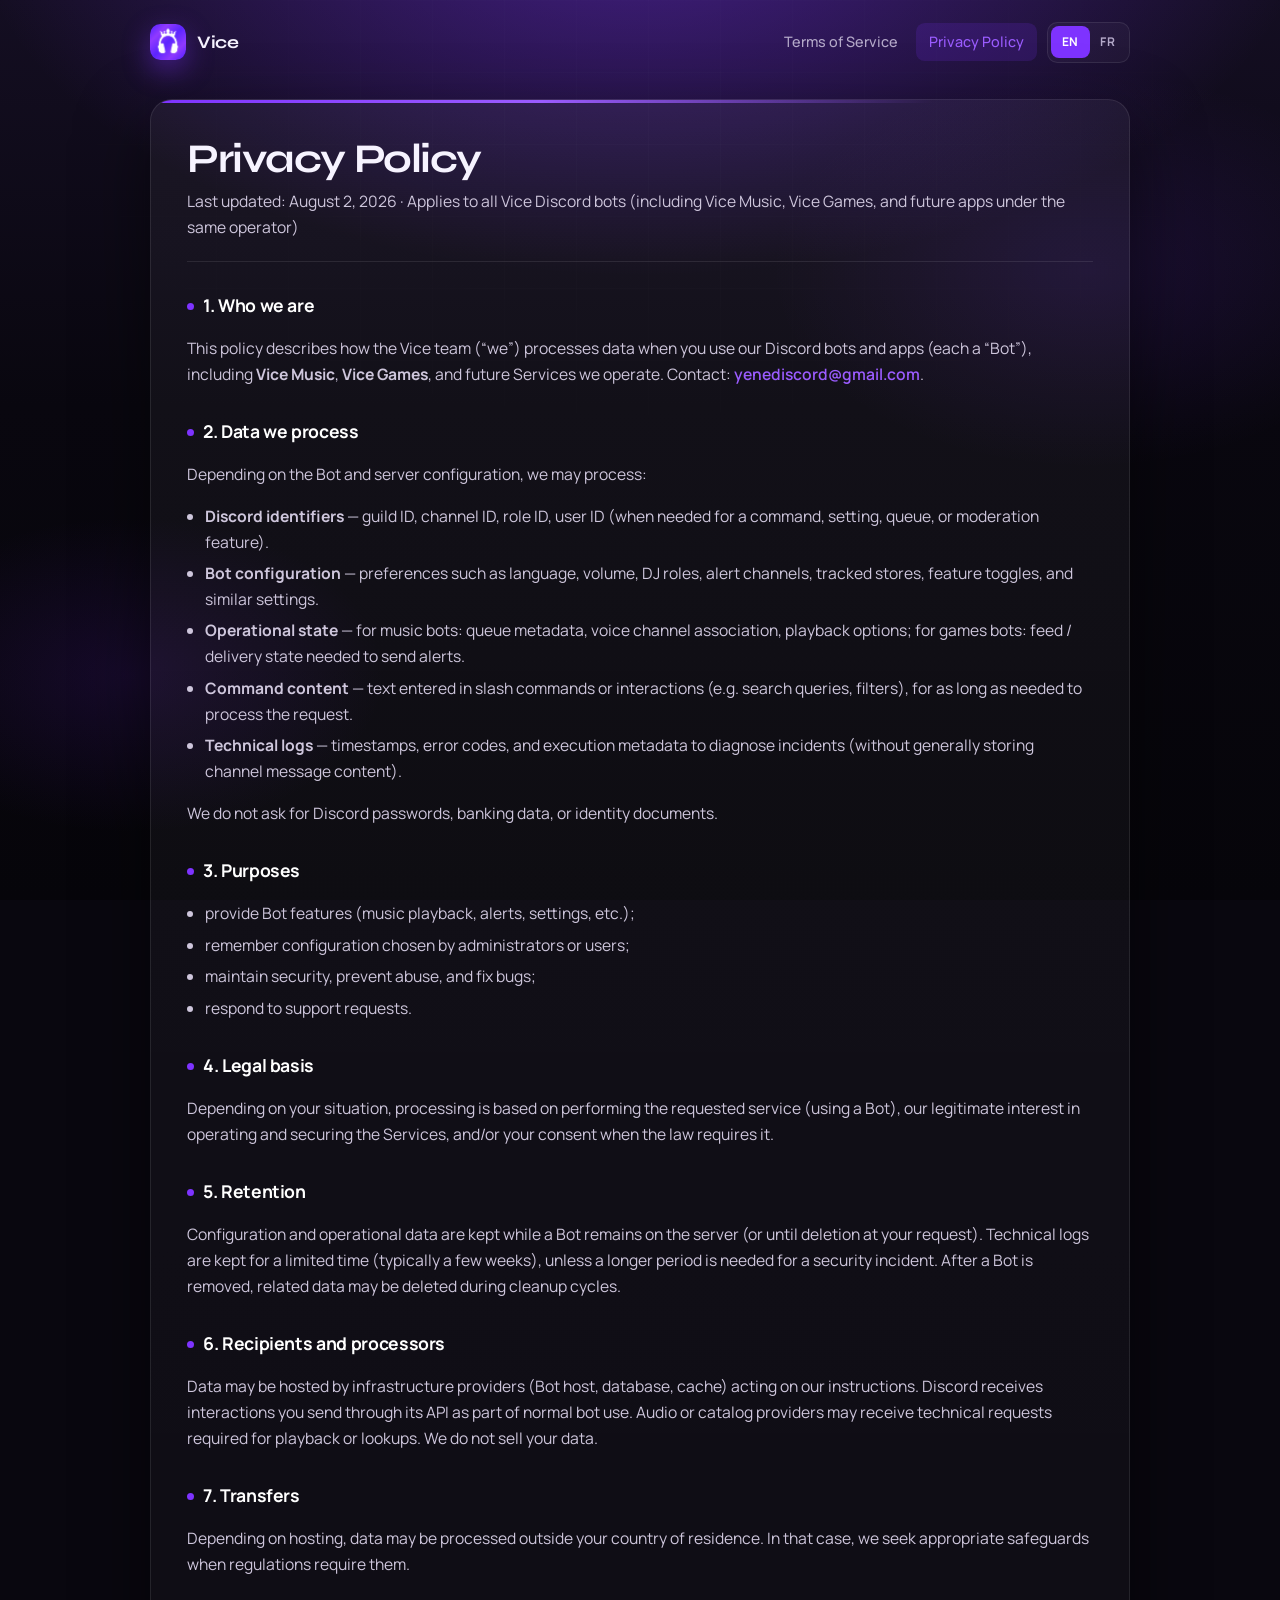
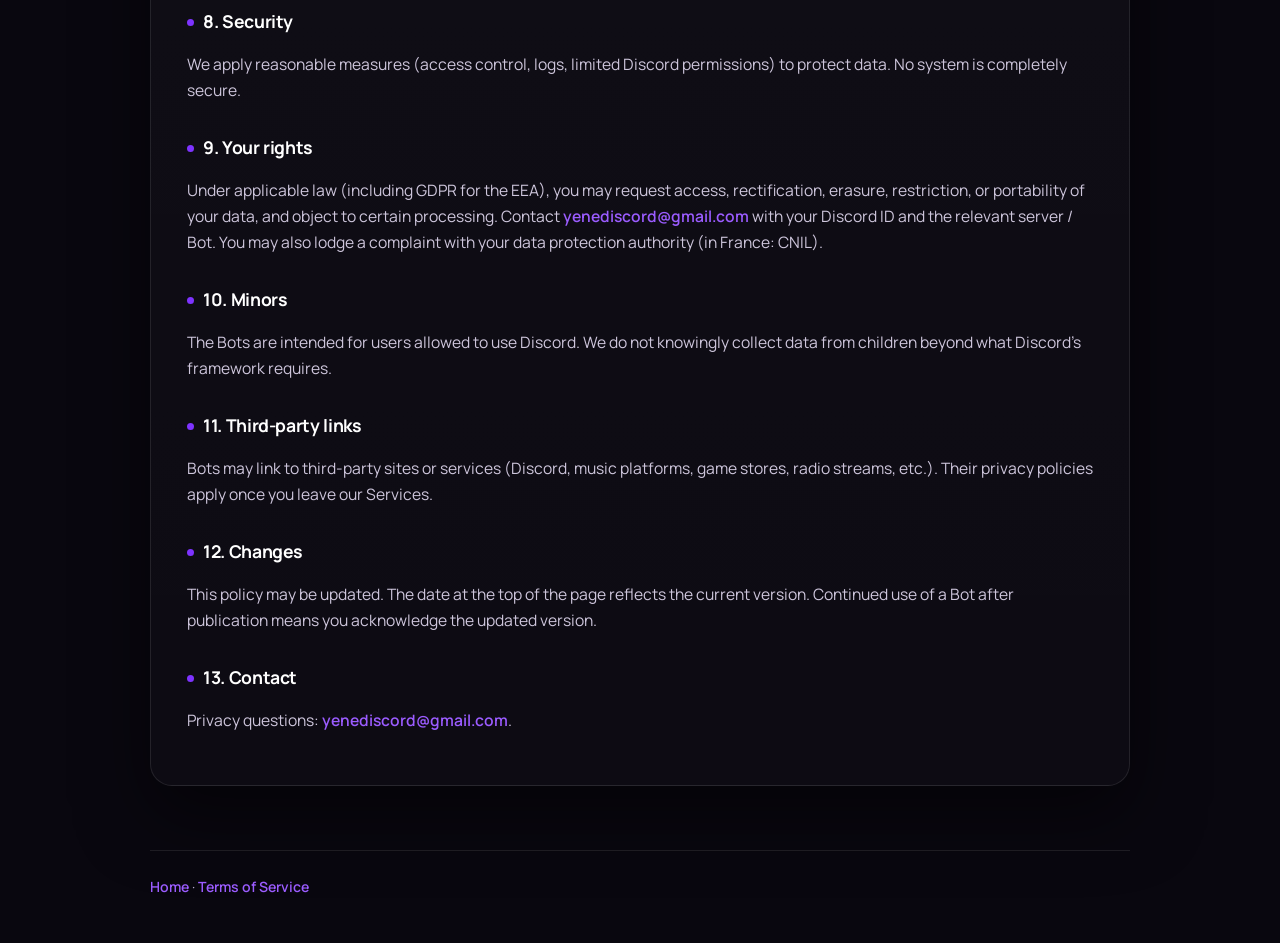
==== commit 89b42cfb: "Make the homepage a Vice Music invite landing and share legal docs across all Vice bots. Co-authored" ====
--- a/privacy/index.html
+++ b/privacy/index.html
@@ -1,12 +1,12 @@
-﻿<!DOCTYPE html>
+<!DOCTYPE html>
 <html lang="en">
   <head>
     <meta charset="utf-8" />
     <meta name="viewport" content="width=device-width, initial-scale=1" />
-    <title>Privacy Policy — Vice Games</title>
+    <title>Privacy Policy — Vice Bots</title>
     <meta
       name="description"
-      content="Privacy Policy for the Vice Games Discord bot."
+      content="Privacy Policy for all Vice Discord bots (Vice Music, Vice Games, and future apps)."
     />
     <link rel="canonical" href="https://legal.shvkt.xyz/privacy/" />
     <link rel="icon" href="../assets/logo.png" type="image/png" />
@@ -21,7 +21,7 @@
       <header class="site-header">
         <a class="brand" href="../">
           <img class="brand-mark" src="../assets/logo.png" width="34" height="34" alt="" />
-          Vice Games
+          Vice
         </a>
         <div class="header-actions">
           <nav>
@@ -39,29 +39,38 @@
         <article class="doc-card">
           <div data-lang="en">
             <h1>Privacy Policy</h1>
-            <p class="meta">Last updated: August 1, 2026 · Service: Discord bot “Vice Games”</p>
+            <p class="meta">
+              Last updated: August 2, 2026 · Applies to all Vice Discord bots (including Vice
+              Music, Vice Games, and future apps under the same operator)
+            </p>
 
             <h2>1. Who we are</h2>
             <p>
-              This policy describes how Vice Games (“we”) processes data when you use the
-              Vice Games Discord bot (the “Bot”). Contact:
+              This policy describes how the Vice team (“we”) processes data when you use our
+              Discord bots and apps (each a “Bot”), including <strong>Vice Music</strong>,
+              <strong>Vice Games</strong>, and future Services we operate. Contact:
               <a href="mailto:yenediscord@gmail.com">yenediscord@gmail.com</a>.
             </p>
 
             <h2>2. Data we process</h2>
-            <p>Depending on server configuration, we may process:</p>
+            <p>Depending on the Bot and server configuration, we may process:</p>
             <ul>
               <li>
                 <strong>Discord identifiers</strong> — guild ID, channel ID, role ID, user ID
-                (when needed for a command or setting).
-              </li>
-              <li>
-                <strong>Bot configuration</strong> — alert preferences, tracked stores, offer
-                types, language, currency, blocked words, broadcast channels.
+                (when needed for a command, setting, queue, or moderation feature).
+              </li>
+              <li>
+                <strong>Bot configuration</strong> — preferences such as language, volume, DJ
+                roles, alert channels, tracked stores, feature toggles, and similar settings.
+              </li>
+              <li>
+                <strong>Operational state</strong> — for music bots: queue metadata, voice channel
+                association, playback options; for games bots: feed / delivery state needed to send
+                alerts.
               </li>
               <li>
                 <strong>Command content</strong> — text entered in slash commands or interactions
-                (e.g. filters, keywords), for as long as needed to process the request.
+                (e.g. search queries, filters), for as long as needed to process the request.
               </li>
               <li>
                 <strong>Technical logs</strong> — timestamps, error codes, and execution metadata
@@ -74,32 +83,33 @@
 
             <h2>3. Purposes</h2>
             <ul>
-              <li>provide Bot features (alerts, offer lists, settings);</li>
-              <li>remember configuration chosen by administrators;</li>
+              <li>provide Bot features (music playback, alerts, settings, etc.);</li>
+              <li>remember configuration chosen by administrators or users;</li>
               <li>maintain security, prevent abuse, and fix bugs;</li>
               <li>respond to support requests.</li>
             </ul>
 
             <h2>4. Legal basis</h2>
             <p>
-              Depending on your situation, processing is based on performing the requested
-              service (using the Bot), our legitimate interest in operating and securing the
-              service, and/or your consent when the law requires it.
+              Depending on your situation, processing is based on performing the requested service
+              (using a Bot), our legitimate interest in operating and securing the Services,
+              and/or your consent when the law requires it.
             </p>
 
             <h2>5. Retention</h2>
             <p>
-              Configuration data is kept while the Bot remains on the server or until deletion
-              at your request. Technical logs are kept for a limited time (typically a few weeks),
-              unless a longer period is needed for a security incident. After the Bot is removed,
-              related data may be deleted during cleanup cycles.
+              Configuration and operational data are kept while a Bot remains on the server (or
+              until deletion at your request). Technical logs are kept for a limited time
+              (typically a few weeks), unless a longer period is needed for a security incident.
+              After a Bot is removed, related data may be deleted during cleanup cycles.
             </p>
 
             <h2>6. Recipients and processors</h2>
             <p>
-              Data may be hosted by infrastructure providers (Bot host, database) acting on our
-              instructions. Discord receives interactions you send through its API as part of
-              normal bot use. We do not sell your data.
+              Data may be hosted by infrastructure providers (Bot host, database, cache) acting on
+              our instructions. Discord receives interactions you send through its API as part of
+              normal bot use. Audio or catalog providers may receive technical requests required
+              for playback or lookups. We do not sell your data.
             </p>
 
             <h2>7. Transfers</h2>
@@ -120,27 +130,28 @@
               rectification, erasure, restriction, or portability of your data, and object to
               certain processing. Contact
               <a href="mailto:yenediscord@gmail.com">yenediscord@gmail.com</a>
-              with your Discord ID and the relevant server. You may also lodge a complaint with
-              your data protection authority (in France: CNIL).
+              with your Discord ID and the relevant server / Bot. You may also lodge a complaint
+              with your data protection authority (in France: CNIL).
             </p>
 
             <h2>10. Minors</h2>
             <p>
-              The Bot is intended for users allowed to use Discord. We do not knowingly collect
+              The Bots are intended for users allowed to use Discord. We do not knowingly collect
               data from children beyond what Discord’s framework requires.
             </p>
 
             <h2>11. Third-party links</h2>
             <p>
-              The Bot may link to third-party stores or sites (Steam, Epic, etc.). Their privacy
-              policies apply once you leave our service.
+              Bots may link to third-party sites or services (Discord, music platforms, game
+              stores, radio streams, etc.). Their privacy policies apply once you leave our
+              Services.
             </p>
 
             <h2>12. Changes</h2>
             <p>
               This policy may be updated. The date at the top of the page reflects the current
-              version. Continued use of the Bot after publication means you acknowledge the
-              updated version.
+              version. Continued use of a Bot after publication means you acknowledge the updated
+              version.
             </p>
 
             <h2>13. Contact</h2>
@@ -153,126 +164,126 @@
           <div data-lang="fr" hidden>
             <h1>Politique de confidentialité</h1>
             <p class="meta">
-              Dernière mise à jour&nbsp;: 1 août 2026 · Service&nbsp;: bot Discord
-              «&nbsp;Vice Games&nbsp;»
+              Dernière mise à jour&nbsp;: 2 août 2026 · S'applique à tous les bots Discord Vice
+              (dont Vice Music, Vice Games, et les apps futures du même opérateur)
             </p>
 
             <h2>1. Qui nous sommes</h2>
             <p>
-              La présente politique décrit comment Vice Games («&nbsp;nous&nbsp;»)
-              traite les données lors de l'utilisation du bot Discord Vice Games
-              (le «&nbsp;Bot&nbsp;»). Contact&nbsp;:
+              La présente politique décrit comment l'équipe Vice («&nbsp;nous&nbsp;») traite les
+              données lors de l'utilisation de nos bots et apps Discord (chacun un
+              «&nbsp;Bot&nbsp;»), notamment <strong>Vice Music</strong>,
+              <strong>Vice Games</strong>, et les Services futurs. Contact&nbsp;:
               <a href="mailto:yenediscord@gmail.com">yenediscord@gmail.com</a>.
             </p>
 
             <h2>2. Données que nous traitons</h2>
-            <p>Selon la configuration du serveur, nous pouvons traiter&nbsp;:</p>
+            <p>Selon le Bot et la configuration du serveur, nous pouvons traiter&nbsp;:</p>
             <ul>
               <li>
-                <strong>Identifiants Discord</strong> — ID de serveur (guild), ID de
-                salon, ID de rôle, ID utilisateur (lorsque nécessaire pour une
-                commande ou un paramètre).
-              </li>
-              <li>
-                <strong>Configuration du Bot</strong> — préférences d'alertes,
-                boutiques suivies, types d'offres, langue, devise, mots bloqués,
-                salons de diffusion.
-              </li>
-              <li>
-                <strong>Contenu de commandes</strong> — textes saisis dans les
-                commandes slash ou interactions (ex. filtres, mots-clés), le temps
-                nécessaire au traitement.
-              </li>
-              <li>
-                <strong>Logs techniques</strong> — horodatages, codes d'erreur,
-                métadonnées d'exécution pour diagnostiquer des incidents (sans
-                stocker le contenu des messages de salon de façon générale).
+                <strong>Identifiants Discord</strong> — ID de serveur, salon, rôle, utilisateur
+                (lorsque nécessaire pour une commande, un réglage, une file ou une modération).
+              </li>
+              <li>
+                <strong>Configuration du Bot</strong> — préférences (langue, volume, rôles DJ,
+                salons d'alertes, boutiques suivies, options, etc.).
+              </li>
+              <li>
+                <strong>État opérationnel</strong> — pour la musique&nbsp;: métadonnées de file,
+                salon vocal, options de lecture&nbsp;; pour les jeux&nbsp;: état nécessaire à
+                l'envoi d'alertes.
+              </li>
+              <li>
+                <strong>Contenu de commandes</strong> — textes saisis (recherches, filtres), le
+                temps nécessaire au traitement.
+              </li>
+              <li>
+                <strong>Logs techniques</strong> — horodatages, codes d'erreur, métadonnées pour
+                diagnostiquer des incidents (sans stocker le contenu des messages de salon de
+                façon générale).
               </li>
             </ul>
             <p>
-              Nous ne demandons pas de mot de passe Discord, de données bancaires,
-              ni de documents d'identité.
+              Nous ne demandons pas de mot de passe Discord, de données bancaires, ni de documents
+              d'identité.
             </p>
 
             <h2>3. Finalités</h2>
             <ul>
-              <li>fournir les fonctionnalités du Bot (alertes, listes d'offres, paramètres)&nbsp;;</li>
-              <li>mémoriser la configuration choisie par les administrateurs&nbsp;;</li>
+              <li>fournir les fonctionnalités des Bots (musique, alertes, paramètres, etc.)&nbsp;;</li>
+              <li>mémoriser la configuration choisie&nbsp;;</li>
               <li>assurer la sécurité, prévenir les abus et corriger les bugs&nbsp;;</li>
               <li>répondre aux demandes de support.</li>
             </ul>
 
             <h2>4. Base légale</h2>
             <p>
-              Selon votre situation, le traitement repose sur l'exécution du service
-              demandé (utilisation du Bot), notre intérêt légitime à faire
-              fonctionner et sécuriser le service, et/ou votre consentement lorsque
-              la loi l'exige.
+              Selon votre situation, le traitement repose sur l'exécution du service demandé
+              (utilisation d'un Bot), notre intérêt légitime à faire fonctionner et sécuriser les
+              Services, et/ou votre consentement lorsque la loi l'exige.
             </p>
 
             <h2>5. Conservation</h2>
             <p>
-              Les données de configuration sont conservées tant que le Bot reste
-              présent sur le serveur ou jusqu'à suppression à votre demande. Les
-              logs techniques sont conservés pour une durée limitée (en pratique
-              quelques semaines), sauf besoin plus long lié à un incident de
-              sécurité. Après retrait du Bot, les données associées peuvent être
+              Les données de configuration et d'état sont conservées tant qu'un Bot reste présent
+              sur le serveur (ou jusqu'à suppression à votre demande). Les logs techniques sont
+              conservés pour une durée limitée (en pratique quelques semaines), sauf besoin plus
+              long lié à un incident. Après retrait d'un Bot, les données associées peuvent être
               effacées lors des cycles de nettoyage.
             </p>
 
             <h2>6. Destinataires et sous-traitants</h2>
             <p>
-              Les données peuvent être hébergées chez des prestataires d'infrastructure
-              (hébergeur du Bot, base de données) agissant selon nos instructions.
-              Discord reçoit les interactions que vous envoyez via son API dans le
-              cadre normal d'un bot. Nous ne vendons pas vos données.
+              Les données peuvent être hébergées chez des prestataires d'infrastructure (hébergeur,
+              base de données, cache) agissant selon nos instructions. Discord reçoit les
+              interactions via son API. Des fournisseurs audio / catalogues peuvent recevoir des
+              requêtes techniques nécessaires à la lecture ou à la recherche. Nous ne vendons pas
+              vos données.
             </p>
 
             <h2>7. Transferts</h2>
             <p>
-              Selon l'hébergement choisi, des données peuvent être traitées hors de
-              votre pays de résidence. Dans ce cas, nous veillons à des garanties
-              appropriées lorsque la réglementation l'exige.
+              Selon l'hébergement, des données peuvent être traitées hors de votre pays de
+              résidence. Dans ce cas, nous veillons à des garanties appropriées lorsque la
+              réglementation l'exige.
             </p>
 
             <h2>8. Sécurité</h2>
             <p>
-              Nous appliquons des mesures raisonnables (contrôle d'accès, journaux,
-              limitation des permissions Discord demandées) pour protéger les
-              données. Aucun système n'est totalement sécurisé.
+              Nous appliquons des mesures raisonnables (contrôle d'accès, journaux, limitation des
+              permissions Discord) pour protéger les données. Aucun système n'est totalement
+              sécurisé.
             </p>
 
             <h2>9. Vos droits</h2>
             <p>
-              Selon la réglementation applicable (notamment RGPD pour l'EEE), vous
-              pouvez demander l'accès, la rectification, l'effacement, la limitation
-              ou la portabilité de vos données, et vous opposer à certains
-              traitements. Contactez
+              Selon la réglementation applicable (notamment RGPD pour l'EEE), vous pouvez demander
+              l'accès, la rectification, l'effacement, la limitation ou la portabilité de vos
+              données, et vous opposer à certains traitements. Contactez
               <a href="mailto:yenediscord@gmail.com">yenediscord@gmail.com</a>
-              en précisant votre ID Discord et le serveur concerné. Vous pouvez
-              également introduire une réclamation auprès de votre autorité de
-              protection des données (en France&nbsp;: CNIL).
+              en précisant votre ID Discord et le serveur / Bot concerné. Vous pouvez également
+              saisir votre autorité (en France&nbsp;: CNIL).
             </p>
 
             <h2>10. Mineurs</h2>
             <p>
-              Le Bot s'adresse à des utilisateurs autorisés à utiliser Discord. Nous
-              ne collectons pas sciemment de données auprès d'enfants en dehors du
-              cadre imposé par Discord.
+              Les Bots s'adressent à des utilisateurs autorisés à utiliser Discord. Nous ne
+              collectons pas sciemment de données auprès d'enfants en dehors du cadre imposé par
+              Discord.
             </p>
 
             <h2>11. Liens tiers</h2>
             <p>
-              Le Bot peut renvoyer vers des boutiques ou sites tiers (Steam, Epic,
-              etc.). Leurs politiques de confidentialité s'appliquent dès que vous
-              quittez notre service.
+              Les Bots peuvent renvoyer vers des services tiers (Discord, plateformes musicales,
+              boutiques, radios, etc.). Leurs politiques s'appliquent dès que vous quittez nos
+              Services.
             </p>
 
             <h2>12. Modifications</h2>
             <p>
-              Cette politique peut être mise à jour. La date indiquée en tête de
-              page reflète la version en vigueur. L'usage continu du Bot après
-              publication vaut prise de connaissance de la version à jour.
+              Cette politique peut être mise à jour. La date en tête de page reflète la version en
+              vigueur. L'usage continu d'un Bot après publication vaut prise de connaissance de la
+              version à jour.
             </p>
 
             <h2>13. Contact</h2>
--- a/styles.css
+++ b/styles.css
@@ -1,18 +1,18 @@
-@import url("https://fonts.googleapis.com/css2?family=Poppins:wght@400;500;600;700;800&display=swap");
+@import url("https://fonts.googleapis.com/css2?family=Syne:wght@600;700;800&family=Manrope:wght@400;500;600;700&display=swap");
 
 :root {
-  --accent: #ff337d;
-  --accent-soft: rgba(255, 51, 125, 0.14);
-  --accent-mid: rgba(255, 51, 125, 0.35);
-  --accent-ink: #fff7fb;
-  --bg: #0a0a0c;
-  --bg-elevated: #121216;
-  --ink: #f4f2f6;
-  --muted: #a39eaa;
-  --line: rgba(255, 255, 255, 0.08);
-  --font: "Poppins", system-ui, sans-serif;
-  --radius: 14px;
-  --shadow: 0 24px 60px rgba(0, 0, 0, 0.45);
+  --accent: #7e33ff;
+  --accent-hot: #9b5cff;
+  --accent-soft: rgba(126, 51, 255, 0.16);
+  --accent-mid: rgba(126, 51, 255, 0.4);
+  --bg: #09070f;
+  --ink: #f6f3ff;
+  --muted: #b4a9c9;
+  --line: rgba(255, 255, 255, 0.09);
+  --font: "Manrope", system-ui, sans-serif;
+  --display: "Syne", system-ui, sans-serif;
+  --radius: 16px;
+  --shadow: 0 28px 70px rgba(0, 0, 0, 0.5);
 }
 
 * {
@@ -30,7 +30,6 @@
   font-family: var(--font);
   background: var(--bg);
   line-height: 1.65;
-  font-weight: 400;
   -webkit-font-smoothing: antialiased;
 }
 
@@ -40,26 +39,27 @@
   z-index: -1;
   overflow: hidden;
   background:
-    radial-gradient(ellipse 80% 55% at 50% -20%, rgba(255, 51, 125, 0.28), transparent 55%),
-    radial-gradient(ellipse 50% 40% at 100% 20%, rgba(255, 51, 125, 0.08), transparent 50%),
-    radial-gradient(ellipse 40% 35% at 0% 80%, rgba(255, 51, 125, 0.06), transparent 45%),
-    linear-gradient(180deg, #121016 0%, var(--bg) 48%, #08080a 100%);
+    radial-gradient(ellipse 90% 70% at 50% -10%, rgba(126, 51, 255, 0.45), transparent 58%),
+    radial-gradient(ellipse 45% 40% at 85% 30%, rgba(126, 51, 255, 0.12), transparent 55%),
+    radial-gradient(ellipse 40% 35% at 10% 75%, rgba(90, 30, 180, 0.18), transparent 50%),
+    linear-gradient(180deg, #140e22 0%, var(--bg) 45%, #06050a 100%);
 }
 
 .bg::after {
   content: "";
   position: absolute;
   inset: 0;
-  background-image: linear-gradient(rgba(255, 255, 255, 0.03) 1px, transparent 1px),
-    linear-gradient(90deg, rgba(255, 255, 255, 0.03) 1px, transparent 1px);
-  background-size: 64px 64px;
-  mask-image: radial-gradient(ellipse 70% 60% at 50% 20%, black, transparent 75%);
+  background-image:
+    linear-gradient(rgba(255, 255, 255, 0.028) 1px, transparent 1px),
+    linear-gradient(90deg, rgba(255, 255, 255, 0.028) 1px, transparent 1px);
+  background-size: 72px 72px;
+  mask-image: radial-gradient(ellipse 75% 55% at 50% 15%, black, transparent 72%);
+  opacity: 0.55;
   pointer-events: none;
-  opacity: 0.5;
 }
 
 .shell {
-  width: min(920px, calc(100% - 2rem));
+  width: min(980px, calc(100% - 2rem));
   margin-inline: auto;
 }
 
@@ -75,22 +75,23 @@
 .brand {
   display: inline-flex;
   align-items: center;
-  gap: 0.65rem;
+  gap: 0.7rem;
   color: var(--ink);
   text-decoration: none;
+  font-family: var(--display);
   font-weight: 700;
-  font-size: 1.15rem;
+  font-size: 1.1rem;
   letter-spacing: -0.03em;
 }
 
 .brand-mark {
-  width: 2.15rem;
-  height: 2.15rem;
-  border-radius: 0.55rem;
+  width: 2.25rem;
+  height: 2.25rem;
+  border-radius: 0.65rem;
   object-fit: cover;
   display: block;
   flex-shrink: 0;
-  box-shadow: 0 8px 20px rgba(255, 51, 125, 0.35);
+  box-shadow: 0 10px 28px rgba(126, 51, 255, 0.45);
 }
 
 .header-actions {
@@ -158,58 +159,50 @@
 }
 
 nav a[aria-current="page"] {
-  color: var(--accent);
+  color: var(--accent-hot);
   background: var(--accent-soft);
 }
 
-.hero {
-  padding: clamp(3.5rem, 12vh, 6.5rem) 0 3.5rem;
-  animation: rise 0.75s ease 0.08s both;
-}
-
-.eyebrow {
-  display: inline-flex;
-  align-items: center;
-  gap: 0.45rem;
-  margin: 0 0 1rem;
-  padding: 0.35rem 0.75rem;
-  border-radius: 999px;
-  background: var(--accent-soft);
-  border: 1px solid var(--accent-mid);
-  color: #ff8fb8;
-  font-size: 0.72rem;
-  font-weight: 600;
-  letter-spacing: 0.12em;
-  text-transform: uppercase;
-}
-
-.eyebrow::before {
-  content: "";
-  width: 0.4rem;
-  height: 0.4rem;
-  border-radius: 50%;
-  background: var(--accent);
-  box-shadow: 0 0 0 3px rgba(255, 51, 125, 0.25);
-}
-
-.hero h1 {
+/* —— Home / invite landing —— */
+.landing {
+  padding: clamp(2.5rem, 9vh, 5.5rem) 0 3rem;
+  animation: rise 0.75s ease 0.05s both;
+}
+
+.landing-stage {
+  position: relative;
+  min-height: min(72vh, 640px);
+  display: grid;
+  align-content: end;
+  gap: 1.25rem;
+  padding: clamp(2rem, 6vw, 3.5rem) 0 clamp(1.5rem, 4vw, 2.5rem);
+}
+
+.landing-logo {
+  width: min(9.5rem, 38vw);
+  height: auto;
+  border-radius: 1.35rem;
+  box-shadow:
+    0 0 0 1px rgba(255, 255, 255, 0.08),
+    0 30px 80px rgba(126, 51, 255, 0.45);
+  animation: float 5.5s ease-in-out infinite;
+}
+
+.landing h1 {
   margin: 0;
-  font-size: clamp(2.8rem, 8vw, 4.4rem);
+  font-family: var(--display);
+  font-size: clamp(3rem, 9vw, 5.2rem);
   font-weight: 800;
-  line-height: 1.02;
-  letter-spacing: -0.045em;
-  background: linear-gradient(120deg, #fff 20%, #ffd0e2 55%, var(--accent));
-  -webkit-background-clip: text;
-  background-clip: text;
-  color: transparent;
-}
-
-.lede {
-  max-width: 34rem;
-  margin: 1.15rem 0 0;
-  color: var(--muted);
-  font-size: 1.05rem;
-  font-weight: 400;
+  line-height: 0.98;
+  letter-spacing: -0.05em;
+  color: #fff;
+}
+
+.landing .lede {
+  max-width: 28rem;
+  margin: 0;
+  color: var(--muted);
+  font-size: 1.08rem;
   line-height: 1.7;
 }
 
@@ -217,22 +210,22 @@
   display: flex;
   flex-wrap: wrap;
   gap: 0.85rem;
-  margin-top: 2rem;
+  margin-top: 0.35rem;
 }
 
 .btn {
   display: inline-flex;
   align-items: center;
   justify-content: center;
-  gap: 0.4rem;
-  padding: 0.85rem 1.25rem;
+  gap: 0.45rem;
+  padding: 0.95rem 1.35rem;
   border: 1px solid var(--line);
   border-radius: var(--radius);
   color: var(--ink);
   text-decoration: none;
-  background: rgba(255, 255, 255, 0.03);
-  font-weight: 600;
-  font-size: 0.95rem;
+  background: rgba(255, 255, 255, 0.04);
+  font-weight: 700;
+  font-size: 0.98rem;
   transition: transform 0.2s ease, border-color 0.2s ease, background 0.2s ease,
     box-shadow 0.2s ease;
 }
@@ -240,76 +233,53 @@
 .btn:hover {
   transform: translateY(-2px);
   border-color: var(--accent-mid);
-  background: rgba(255, 255, 255, 0.06);
+  background: rgba(255, 255, 255, 0.07);
 }
 
 .btn.primary {
-  background: var(--accent);
-  border-color: var(--accent);
+  background: linear-gradient(135deg, var(--accent-hot), var(--accent));
+  border-color: transparent;
   color: #fff;
-  box-shadow: 0 12px 30px rgba(255, 51, 125, 0.35);
+  box-shadow: 0 16px 40px rgba(126, 51, 255, 0.4);
 }
 
 .btn.primary:hover {
-  background: #ff4d8d;
-  border-color: #ff4d8d;
-  box-shadow: 0 16px 36px rgba(255, 51, 125, 0.45);
-}
-
-.link-grid {
-  display: grid;
-  grid-template-columns: repeat(2, minmax(0, 1fr));
-  gap: 1rem;
+  box-shadow: 0 20px 48px rgba(126, 51, 255, 0.55);
+}
+
+.btn.ghost {
+  background: transparent;
+}
+
+.legal-strip {
+  display: flex;
+  flex-wrap: wrap;
+  gap: 0.75rem 1.25rem;
   margin-top: 2.75rem;
-  animation: rise 0.8s ease 0.18s both;
-}
-
-.link-card {
-  display: block;
-  padding: 1.35rem 1.25rem;
-  border-radius: calc(var(--radius) + 4px);
-  border: 1px solid var(--line);
-  background: linear-gradient(165deg, rgba(255, 255, 255, 0.045), rgba(255, 255, 255, 0.015));
-  text-decoration: none;
-  color: inherit;
-  transition: transform 0.25s ease, border-color 0.25s ease, box-shadow 0.25s ease;
-}
-
-.link-card:hover {
-  transform: translateY(-3px);
-  border-color: var(--accent-mid);
-  box-shadow: var(--shadow);
-}
-
-.link-card strong {
-  display: block;
-  font-size: 1.05rem;
+  padding-top: 1.5rem;
+  border-top: 1px solid var(--line);
+  color: var(--muted);
+  font-size: 0.9rem;
+}
+
+.legal-strip a {
+  color: var(--accent-hot);
+  text-decoration: none;
   font-weight: 600;
-  letter-spacing: -0.02em;
-  margin-bottom: 0.35rem;
-}
-
-.link-card span {
-  color: var(--muted);
-  font-size: 0.9rem;
-  line-height: 1.5;
-}
-
-.link-card .arrow {
-  display: inline-block;
-  margin-top: 0.9rem;
-  color: var(--accent);
-  font-weight: 600;
-  font-size: 0.85rem;
-}
-
+}
+
+.legal-strip a:hover {
+  text-decoration: underline;
+}
+
+/* —— Docs —— */
 .doc {
   padding: 1.5rem 0 4rem;
   animation: rise 0.65s ease both;
 }
 
 .doc-card {
-  background: linear-gradient(180deg, rgba(255, 255, 255, 0.04), rgba(255, 255, 255, 0.02));
+  background: linear-gradient(180deg, rgba(255, 255, 255, 0.045), rgba(255, 255, 255, 0.02));
   border: 1px solid var(--line);
   border-radius: calc(var(--radius) + 6px);
   padding: clamp(1.4rem, 3.5vw, 2.25rem);
@@ -325,11 +295,12 @@
   left: 0;
   right: 0;
   height: 3px;
-  background: linear-gradient(90deg, var(--accent), #ff7eab, transparent 80%);
+  background: linear-gradient(90deg, var(--accent), var(--accent-hot), transparent 80%);
 }
 
 .doc h1 {
   margin: 0 0 0.4rem;
+  font-family: var(--display);
   font-size: clamp(1.85rem, 4.5vw, 2.55rem);
   font-weight: 700;
   letter-spacing: -0.035em;
@@ -347,7 +318,7 @@
 .doc h2 {
   margin: 1.85rem 0 0.55rem;
   font-size: 1.1rem;
-  font-weight: 600;
+  font-weight: 700;
   letter-spacing: -0.02em;
   color: #fff;
 }
@@ -366,7 +337,7 @@
 
 .doc p,
 .doc li {
-  color: #cbc6d2;
+  color: #cec6dc;
   font-size: 0.98rem;
 }
 
@@ -379,9 +350,9 @@
 }
 
 .doc a {
-  color: var(--accent);
-  text-decoration: none;
-  font-weight: 500;
+  color: var(--accent-hot);
+  text-decoration: none;
+  font-weight: 600;
   border-bottom: 1px solid transparent;
   transition: border-color 0.2s ease;
 }
@@ -407,9 +378,9 @@
 }
 
 .site-footer a {
-  color: var(--accent);
-  text-decoration: none;
-  font-weight: 500;
+  color: var(--accent-hot);
+  text-decoration: none;
+  font-weight: 600;
 }
 
 .site-footer a:hover {
@@ -419,7 +390,7 @@
 @keyframes rise {
   from {
     opacity: 0;
-    transform: translateY(16px);
+    transform: translateY(18px);
   }
   to {
     opacity: 1;
@@ -438,6 +409,16 @@
   }
 }
 
+@keyframes float {
+  0%,
+  100% {
+    transform: translateY(0);
+  }
+  50% {
+    transform: translateY(-10px);
+  }
+}
+
 @media (max-width: 680px) {
   .site-header {
     flex-direction: column;
@@ -449,12 +430,9 @@
     justify-content: space-between;
   }
 
-  .link-grid {
-    grid-template-columns: 1fr;
-  }
-
-  .hero {
-    padding-top: 2.75rem;
+  .landing-stage {
+    min-height: auto;
+    padding-top: 2rem;
   }
 
   nav {
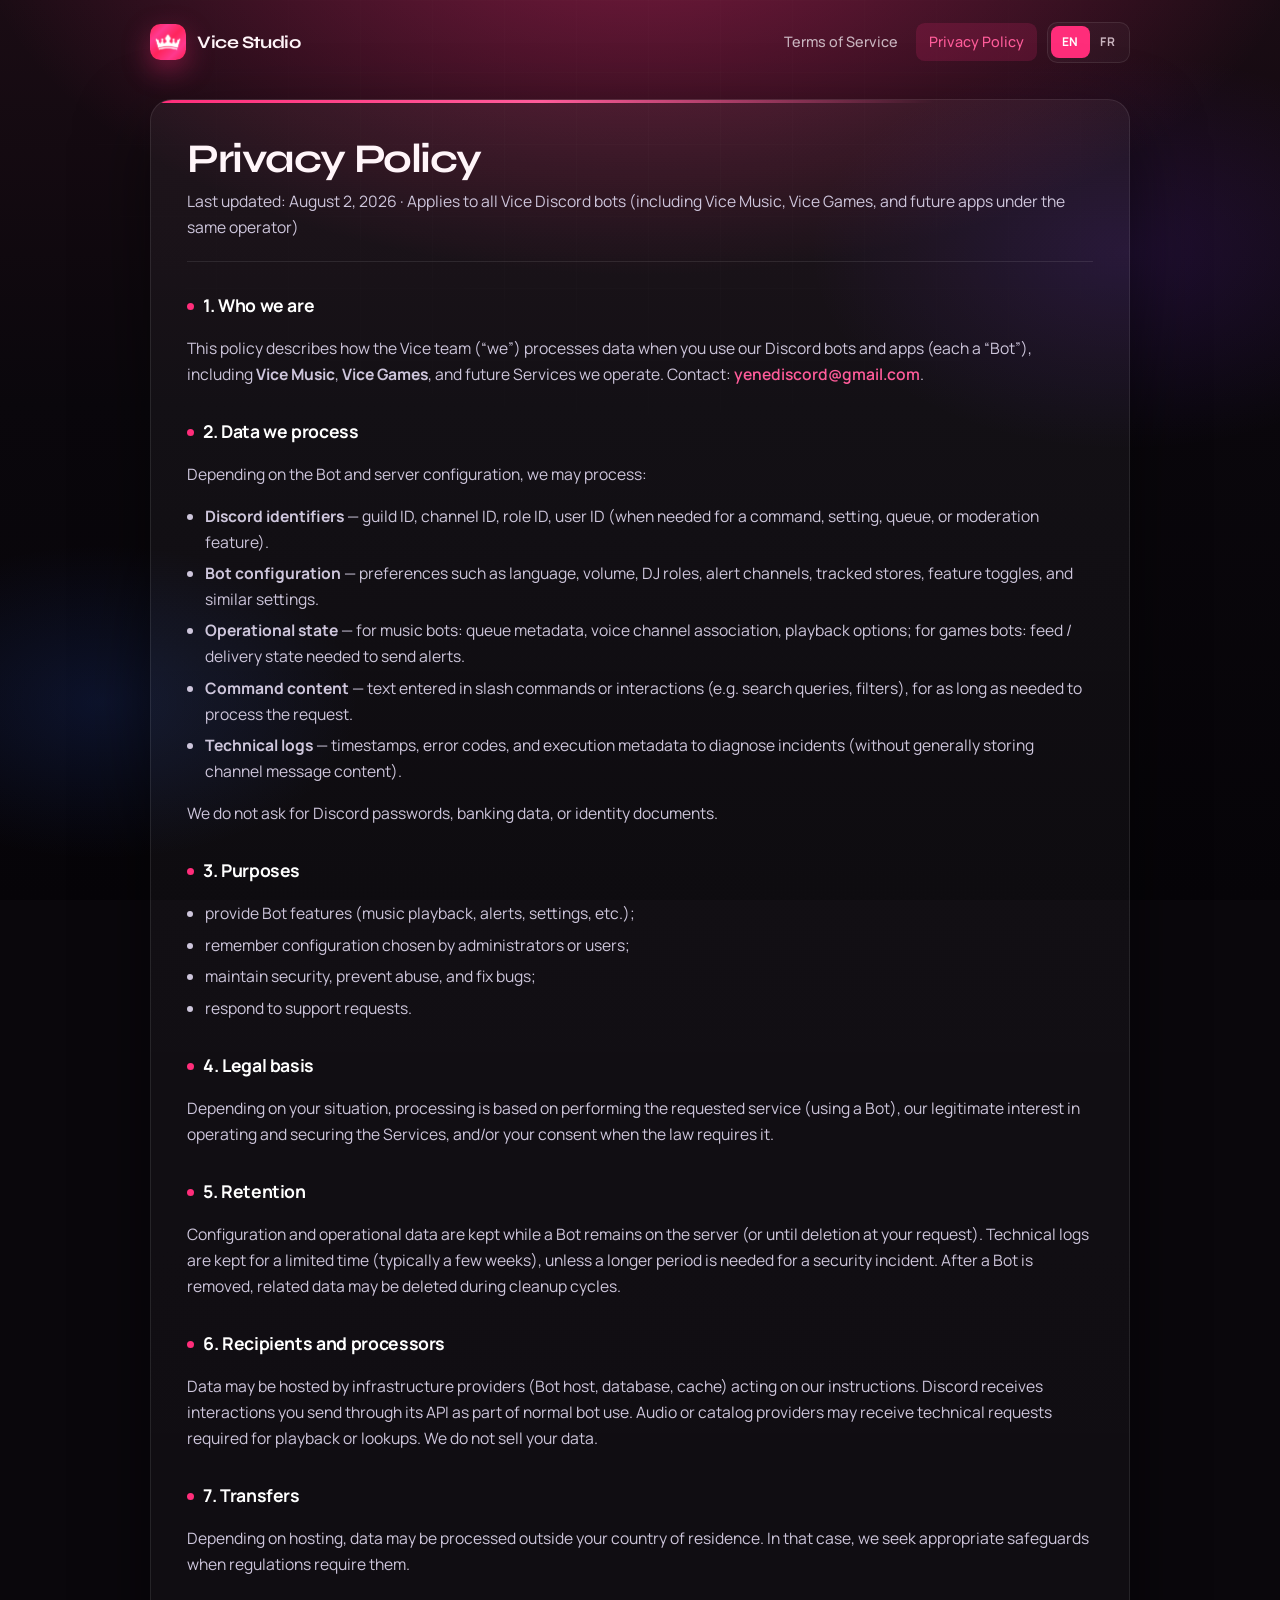
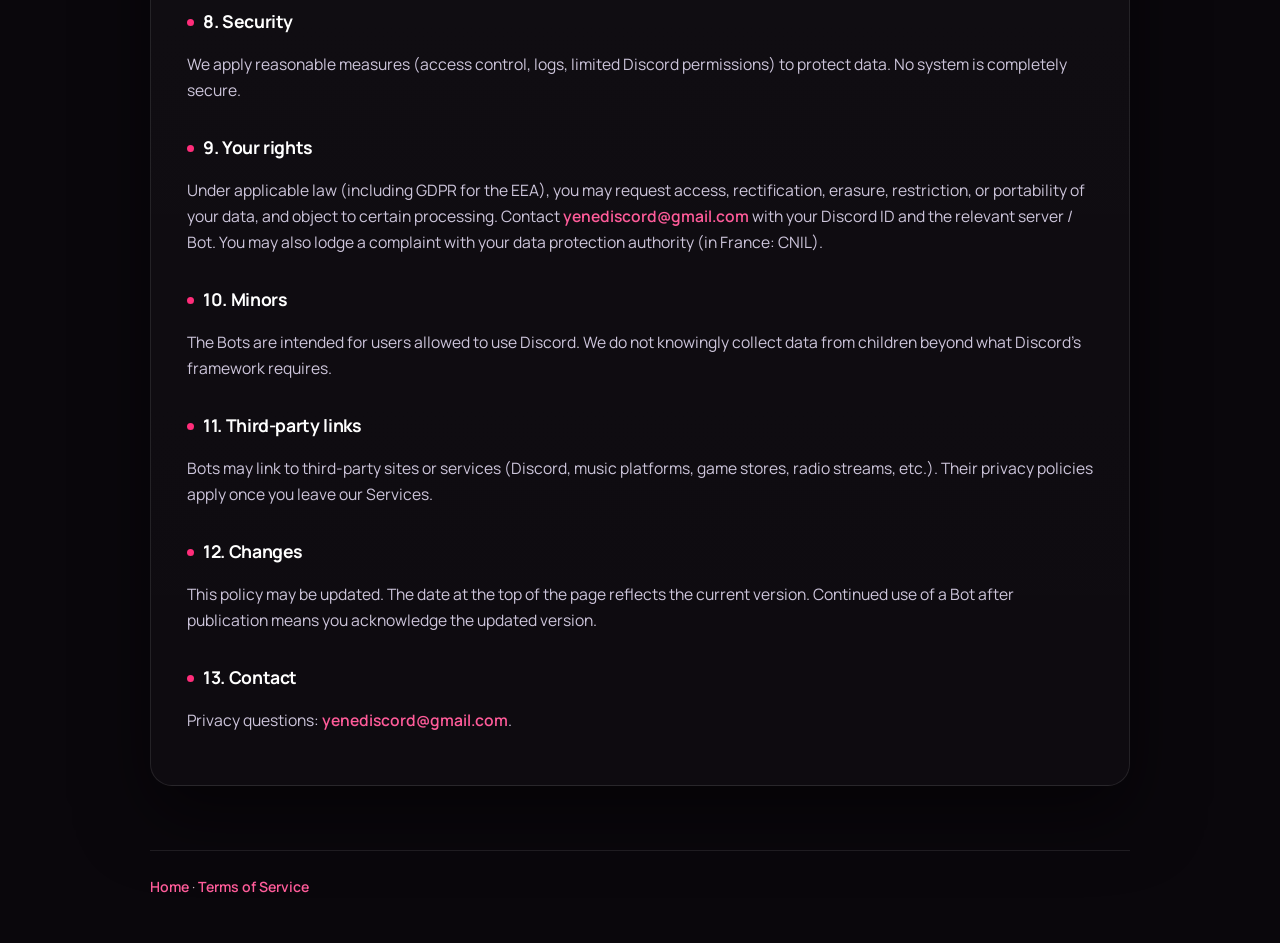
==== commit 436fcb79: "Turn homepage into a Vice Studio hub to choose Music or Games. Co-authored-by: Cursor <cursoragent@c" ====
--- a/privacy/index.html
+++ b/privacy/index.html
@@ -20,8 +20,8 @@
     <div class="shell">
       <header class="site-header">
         <a class="brand" href="../">
-          <img class="brand-mark" src="../assets/logo.png" width="34" height="34" alt="" />
-          Vice
+          <img class="brand-mark" src="../assets/logo-studio.png" width="34" height="34" alt="" />
+          Vice Studio
         </a>
         <div class="header-actions">
           <nav>
--- a/styles.css
+++ b/styles.css
@@ -1,13 +1,15 @@
 @import url("https://fonts.googleapis.com/css2?family=Syne:wght@600;700;800&family=Manrope:wght@400;500;600;700&display=swap");
 
 :root {
-  --accent: #7e33ff;
-  --accent-hot: #9b5cff;
-  --accent-soft: rgba(126, 51, 255, 0.16);
-  --accent-mid: rgba(126, 51, 255, 0.4);
-  --bg: #09070f;
-  --ink: #f6f3ff;
-  --muted: #b4a9c9;
+  --accent: #ff2d7a;
+  --accent-hot: #ff5c9a;
+  --accent-soft: rgba(255, 45, 122, 0.16);
+  --accent-mid: rgba(255, 45, 122, 0.42);
+  --music: #7e33ff;
+  --games: #2f6bff;
+  --bg: #0a070c;
+  --ink: #fff5f9;
+  --muted: #c9b4bf;
   --line: rgba(255, 255, 255, 0.09);
   --font: "Manrope", system-ui, sans-serif;
   --display: "Syne", system-ui, sans-serif;
@@ -39,10 +41,10 @@
   z-index: -1;
   overflow: hidden;
   background:
-    radial-gradient(ellipse 90% 70% at 50% -10%, rgba(126, 51, 255, 0.45), transparent 58%),
-    radial-gradient(ellipse 45% 40% at 85% 30%, rgba(126, 51, 255, 0.12), transparent 55%),
-    radial-gradient(ellipse 40% 35% at 10% 75%, rgba(90, 30, 180, 0.18), transparent 50%),
-    linear-gradient(180deg, #140e22 0%, var(--bg) 45%, #06050a 100%);
+    radial-gradient(ellipse 90% 70% at 50% -10%, rgba(255, 45, 122, 0.42), transparent 58%),
+    radial-gradient(ellipse 45% 40% at 88% 28%, rgba(126, 51, 255, 0.14), transparent 55%),
+    radial-gradient(ellipse 40% 35% at 8% 78%, rgba(47, 107, 255, 0.14), transparent 50%),
+    linear-gradient(180deg, #1a0c14 0%, var(--bg) 45%, #060408 100%);
 }
 
 .bg::after {
@@ -91,7 +93,7 @@
   object-fit: cover;
   display: block;
   flex-shrink: 0;
-  box-shadow: 0 10px 28px rgba(126, 51, 255, 0.45);
+  box-shadow: 0 10px 28px rgba(255, 45, 122, 0.4);
 }
 
 .header-actions {
@@ -163,35 +165,32 @@
   background: var(--accent-soft);
 }
 
-/* —— Home / invite landing —— */
+/* —— Home / studio landing —— */
 .landing {
-  padding: clamp(2.5rem, 9vh, 5.5rem) 0 3rem;
+  padding: clamp(1.75rem, 6vh, 3.5rem) 0 3rem;
   animation: rise 0.75s ease 0.05s both;
 }
 
 .landing-stage {
-  position: relative;
-  min-height: min(72vh, 640px);
   display: grid;
-  align-content: end;
-  gap: 1.25rem;
-  padding: clamp(2rem, 6vw, 3.5rem) 0 clamp(1.5rem, 4vw, 2.5rem);
+  gap: 1rem;
+  padding: clamp(1.25rem, 4vw, 2rem) 0 1.75rem;
 }
 
 .landing-logo {
-  width: min(9.5rem, 38vw);
+  width: min(8.5rem, 34vw);
   height: auto;
-  border-radius: 1.35rem;
+  border-radius: 1.25rem;
   box-shadow:
     0 0 0 1px rgba(255, 255, 255, 0.08),
-    0 30px 80px rgba(126, 51, 255, 0.45);
+    0 28px 70px rgba(255, 45, 122, 0.4);
   animation: float 5.5s ease-in-out infinite;
 }
 
 .landing h1 {
   margin: 0;
   font-family: var(--display);
-  font-size: clamp(3rem, 9vw, 5.2rem);
+  font-size: clamp(2.75rem, 8vw, 4.6rem);
   font-weight: 800;
   line-height: 0.98;
   letter-spacing: -0.05em;
@@ -199,18 +198,92 @@
 }
 
 .landing .lede {
-  max-width: 28rem;
+  max-width: 32rem;
   margin: 0;
   color: var(--muted);
   font-size: 1.08rem;
   line-height: 1.7;
+}
+
+.bot-picker {
+  display: grid;
+  grid-template-columns: repeat(2, minmax(0, 1fr));
+  gap: 1rem;
+  margin-top: 0.5rem;
+}
+
+.bot-card {
+  display: grid;
+  grid-template-columns: auto 1fr;
+  gap: 1rem;
+  align-items: start;
+  padding: 1.25rem;
+  border: 1px solid var(--line);
+  border-radius: calc(var(--radius) + 4px);
+  background: linear-gradient(160deg, rgba(255, 255, 255, 0.05), rgba(255, 255, 255, 0.015));
+  box-shadow: var(--shadow);
+  transition: transform 0.2s ease, border-color 0.2s ease;
+}
+
+.bot-card:hover {
+  transform: translateY(-3px);
+}
+
+.bot-card--music {
+  border-color: rgba(126, 51, 255, 0.28);
+}
+
+.bot-card--music:hover {
+  border-color: rgba(126, 51, 255, 0.55);
+}
+
+.bot-card--games {
+  border-color: rgba(47, 107, 255, 0.28);
+}
+
+.bot-card--games:hover {
+  border-color: rgba(47, 107, 255, 0.55);
+}
+
+.bot-card__logo {
+  width: 4.5rem;
+  height: 4.5rem;
+  border-radius: 1rem;
+  object-fit: cover;
+  box-shadow: 0 12px 28px rgba(0, 0, 0, 0.35);
+}
+
+.bot-card__body {
+  display: grid;
+  gap: 0.55rem;
+  min-width: 0;
+}
+
+.bot-card h2 {
+  margin: 0;
+  font-family: var(--display);
+  font-size: 1.35rem;
+  font-weight: 700;
+  letter-spacing: -0.03em;
+  color: #fff;
+}
+
+.bot-card p {
+  margin: 0;
+  color: var(--muted);
+  font-size: 0.95rem;
+  line-height: 1.55;
 }
 
 .cta {
   display: flex;
   flex-wrap: wrap;
-  gap: 0.85rem;
+  gap: 0.65rem;
   margin-top: 0.35rem;
+}
+
+.landing-support {
+  margin-top: 1.25rem;
 }
 
 .btn {
@@ -218,14 +291,14 @@
   align-items: center;
   justify-content: center;
   gap: 0.45rem;
-  padding: 0.95rem 1.35rem;
+  padding: 0.85rem 1.2rem;
   border: 1px solid var(--line);
   border-radius: var(--radius);
   color: var(--ink);
   text-decoration: none;
   background: rgba(255, 255, 255, 0.04);
   font-weight: 700;
-  font-size: 0.98rem;
+  font-size: 0.95rem;
   transition: transform 0.2s ease, border-color 0.2s ease, background 0.2s ease,
     box-shadow 0.2s ease;
 }
@@ -240,11 +313,29 @@
   background: linear-gradient(135deg, var(--accent-hot), var(--accent));
   border-color: transparent;
   color: #fff;
-  box-shadow: 0 16px 40px rgba(126, 51, 255, 0.4);
+  box-shadow: 0 14px 34px rgba(255, 45, 122, 0.35);
 }
 
 .btn.primary:hover {
-  box-shadow: 0 20px 48px rgba(126, 51, 255, 0.55);
+  box-shadow: 0 18px 42px rgba(255, 45, 122, 0.5);
+}
+
+.bot-card--music .btn.primary {
+  background: linear-gradient(135deg, #9b5cff, var(--music));
+  box-shadow: 0 14px 34px rgba(126, 51, 255, 0.35);
+}
+
+.bot-card--music .btn.primary:hover {
+  box-shadow: 0 18px 42px rgba(126, 51, 255, 0.5);
+}
+
+.bot-card--games .btn.primary {
+  background: linear-gradient(135deg, #5b8cff, var(--games));
+  box-shadow: 0 14px 34px rgba(47, 107, 255, 0.35);
+}
+
+.bot-card--games .btn.primary:hover {
+  box-shadow: 0 18px 42px rgba(47, 107, 255, 0.5);
 }
 
 .btn.ghost {
@@ -255,7 +346,7 @@
   display: flex;
   flex-wrap: wrap;
   gap: 0.75rem 1.25rem;
-  margin-top: 2.75rem;
+  margin-top: 2.5rem;
   padding-top: 1.5rem;
   border-top: 1px solid var(--line);
   color: var(--muted);
@@ -419,6 +510,12 @@
   }
 }
 
+@media (max-width: 760px) {
+  .bot-picker {
+    grid-template-columns: 1fr;
+  }
+}
+
 @media (max-width: 680px) {
   .site-header {
     flex-direction: column;
@@ -430,9 +527,8 @@
     justify-content: space-between;
   }
 
-  .landing-stage {
-    min-height: auto;
-    padding-top: 2rem;
+  .bot-card {
+    grid-template-columns: 1fr;
   }
 
   nav {
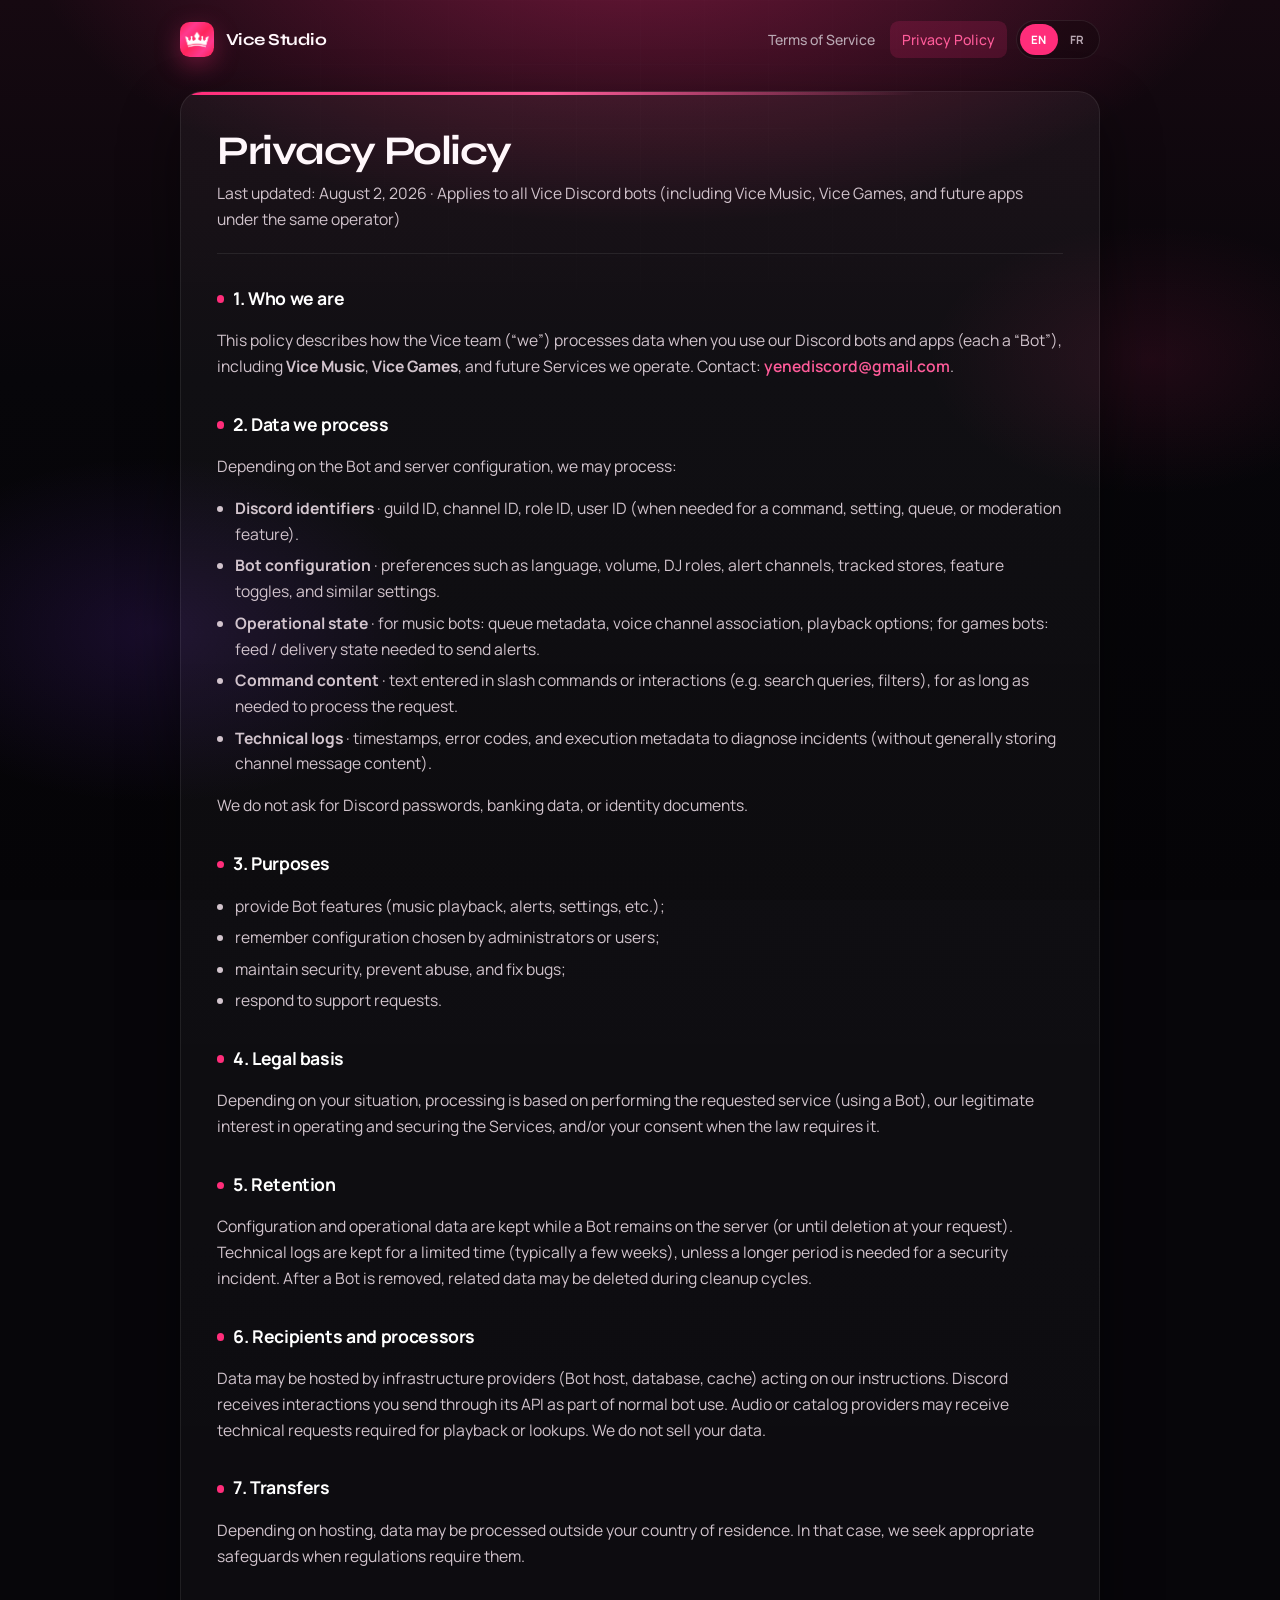
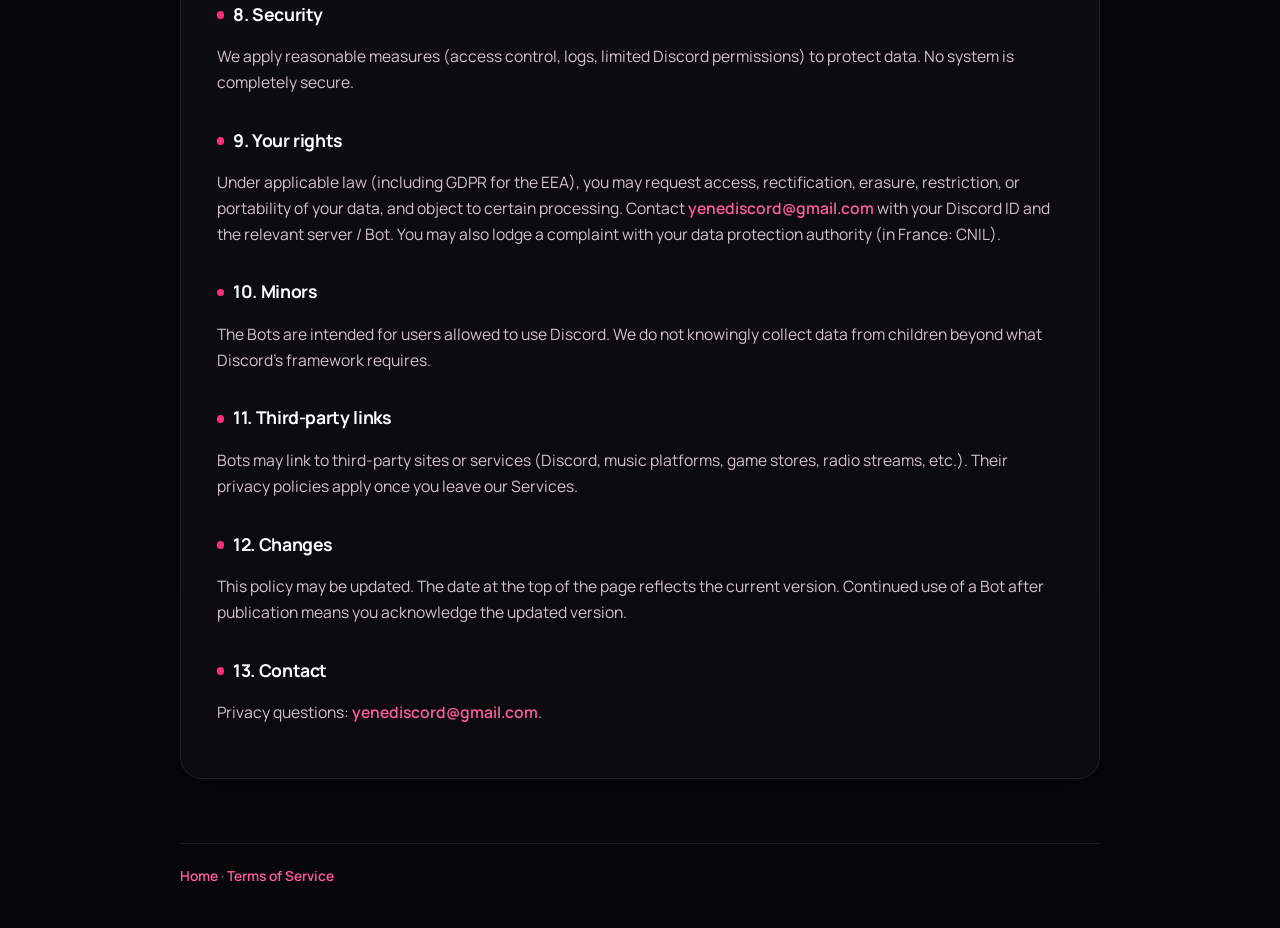
==== commit f0b5d0fc: "Polish Vice Studio homepage UI with verified badges and remove em dashes. Co-authored-by: Cursor <cu" ====
--- a/privacy/index.html
+++ b/privacy/index.html
@@ -3,14 +3,14 @@
   <head>
     <meta charset="utf-8" />
     <meta name="viewport" content="width=device-width, initial-scale=1" />
-    <title>Privacy Policy — Vice Bots</title>
+    <title>Privacy Policy · Vice Bots</title>
     <meta
       name="description"
       content="Privacy Policy for all Vice Discord bots (Vice Music, Vice Games, and future apps)."
     />
     <link rel="canonical" href="https://legal.shvkt.xyz/privacy/" />
-    <link rel="icon" href="../assets/logo.png" type="image/png" />
-    <link rel="apple-touch-icon" href="../assets/logo.png" />
+    <link rel="icon" href="../assets/logo-studio.png" type="image/png" />
+    <link rel="apple-touch-icon" href="../assets/logo-studio.png" />
     <link rel="preconnect" href="https://fonts.googleapis.com" />
     <link rel="preconnect" href="https://fonts.gstatic.com" crossorigin />
     <link rel="stylesheet" href="../styles.css" />
@@ -56,24 +56,24 @@
             <p>Depending on the Bot and server configuration, we may process:</p>
             <ul>
               <li>
-                <strong>Discord identifiers</strong> — guild ID, channel ID, role ID, user ID
+                <strong>Discord identifiers</strong> · guild ID, channel ID, role ID, user ID
                 (when needed for a command, setting, queue, or moderation feature).
               </li>
               <li>
-                <strong>Bot configuration</strong> — preferences such as language, volume, DJ
+                <strong>Bot configuration</strong> · preferences such as language, volume, DJ
                 roles, alert channels, tracked stores, feature toggles, and similar settings.
               </li>
               <li>
-                <strong>Operational state</strong> — for music bots: queue metadata, voice channel
+                <strong>Operational state</strong> · for music bots: queue metadata, voice channel
                 association, playback options; for games bots: feed / delivery state needed to send
                 alerts.
               </li>
               <li>
-                <strong>Command content</strong> — text entered in slash commands or interactions
+                <strong>Command content</strong> · text entered in slash commands or interactions
                 (e.g. search queries, filters), for as long as needed to process the request.
               </li>
               <li>
-                <strong>Technical logs</strong> — timestamps, error codes, and execution metadata
+                <strong>Technical logs</strong> · timestamps, error codes, and execution metadata
                 to diagnose incidents (without generally storing channel message content).
               </li>
             </ul>
@@ -181,24 +181,24 @@
             <p>Selon le Bot et la configuration du serveur, nous pouvons traiter&nbsp;:</p>
             <ul>
               <li>
-                <strong>Identifiants Discord</strong> — ID de serveur, salon, rôle, utilisateur
+                <strong>Identifiants Discord</strong> · ID de serveur, salon, rôle, utilisateur
                 (lorsque nécessaire pour une commande, un réglage, une file ou une modération).
               </li>
               <li>
-                <strong>Configuration du Bot</strong> — préférences (langue, volume, rôles DJ,
+                <strong>Configuration du Bot</strong> · préférences (langue, volume, rôles DJ,
                 salons d'alertes, boutiques suivies, options, etc.).
               </li>
               <li>
-                <strong>État opérationnel</strong> — pour la musique&nbsp;: métadonnées de file,
+                <strong>État opérationnel</strong> · pour la musique&nbsp;: métadonnées de file,
                 salon vocal, options de lecture&nbsp;; pour les jeux&nbsp;: état nécessaire à
                 l'envoi d'alertes.
               </li>
               <li>
-                <strong>Contenu de commandes</strong> — textes saisis (recherches, filtres), le
+                <strong>Contenu de commandes</strong> · textes saisis (recherches, filtres), le
                 temps nécessaire au traitement.
               </li>
               <li>
-                <strong>Logs techniques</strong> — horodatages, codes d'erreur, métadonnées pour
+                <strong>Logs techniques</strong> · horodatages, codes d'erreur, métadonnées pour
                 diagnostiquer des incidents (sans stocker le contenu des messages de salon de
                 façon générale).
               </li>
--- a/styles.css
+++ b/styles.css
@@ -1,20 +1,24 @@
 @import url("https://fonts.googleapis.com/css2?family=Syne:wght@600;700;800&family=Manrope:wght@400;500;600;700&display=swap");
 
 :root {
-  --accent: #ff2d7a;
-  --accent-hot: #ff5c9a;
-  --accent-soft: rgba(255, 45, 122, 0.16);
-  --accent-mid: rgba(255, 45, 122, 0.42);
-  --music: #7e33ff;
-  --games: #2f6bff;
-  --bg: #0a070c;
-  --ink: #fff5f9;
-  --muted: #c9b4bf;
-  --line: rgba(255, 255, 255, 0.09);
+  --studio: #ff2d7a;
+  --studio-hot: #ff5c9a;
+  --studio-soft: rgba(255, 45, 122, 0.16);
+  --studio-mid: rgba(255, 45, 122, 0.4);
+  --music: #8b3dff;
+  --music-hot: #a66bff;
+  --games: #ff2d7a;
+  --games-hot: #ff5c9a;
+  --blurple: #5865f2;
+  --bg: #07060a;
+  --ink: #fff7fb;
+  --muted: #b9a8b3;
+  --line: rgba(255, 255, 255, 0.08);
+  --panel: rgba(255, 255, 255, 0.035);
   --font: "Manrope", system-ui, sans-serif;
   --display: "Syne", system-ui, sans-serif;
-  --radius: 16px;
-  --shadow: 0 28px 70px rgba(0, 0, 0, 0.5);
+  --radius: 18px;
+  --shadow: 0 24px 60px rgba(0, 0, 0, 0.45);
 }
 
 * {
@@ -41,10 +45,10 @@
   z-index: -1;
   overflow: hidden;
   background:
-    radial-gradient(ellipse 90% 70% at 50% -10%, rgba(255, 45, 122, 0.42), transparent 58%),
-    radial-gradient(ellipse 45% 40% at 88% 28%, rgba(126, 51, 255, 0.14), transparent 55%),
-    radial-gradient(ellipse 40% 35% at 8% 78%, rgba(47, 107, 255, 0.14), transparent 50%),
-    linear-gradient(180deg, #1a0c14 0%, var(--bg) 45%, #060408 100%);
+    radial-gradient(ellipse 80% 55% at 50% -8%, rgba(255, 45, 122, 0.38), transparent 60%),
+    radial-gradient(ellipse 40% 35% at 12% 70%, rgba(139, 61, 255, 0.14), transparent 55%),
+    radial-gradient(ellipse 35% 30% at 90% 40%, rgba(255, 45, 122, 0.1), transparent 50%),
+    linear-gradient(180deg, #160911 0%, var(--bg) 42%, #050407 100%);
 }
 
 .bg::after {
@@ -52,16 +56,16 @@
   position: absolute;
   inset: 0;
   background-image:
-    linear-gradient(rgba(255, 255, 255, 0.028) 1px, transparent 1px),
-    linear-gradient(90deg, rgba(255, 255, 255, 0.028) 1px, transparent 1px);
-  background-size: 72px 72px;
-  mask-image: radial-gradient(ellipse 75% 55% at 50% 15%, black, transparent 72%);
-  opacity: 0.55;
+    linear-gradient(rgba(255, 255, 255, 0.022) 1px, transparent 1px),
+    linear-gradient(90deg, rgba(255, 255, 255, 0.022) 1px, transparent 1px);
+  background-size: 64px 64px;
+  mask-image: radial-gradient(ellipse 70% 50% at 50% 12%, black, transparent 70%);
+  opacity: 0.5;
   pointer-events: none;
 }
 
 .shell {
-  width: min(980px, calc(100% - 2rem));
+  width: min(920px, calc(100% - 2rem));
   margin-inline: auto;
 }
 
@@ -70,8 +74,8 @@
   align-items: center;
   justify-content: space-between;
   gap: 1rem;
-  padding: 1.35rem 0 0.75rem;
-  animation: fade-down 0.6s ease both;
+  padding: 1.25rem 0 0.5rem;
+  animation: fade-down 0.55s ease both;
 }
 
 .brand {
@@ -82,18 +86,18 @@
   text-decoration: none;
   font-family: var(--display);
   font-weight: 700;
-  font-size: 1.1rem;
+  font-size: 1.05rem;
   letter-spacing: -0.03em;
 }
 
 .brand-mark {
-  width: 2.25rem;
-  height: 2.25rem;
-  border-radius: 0.65rem;
+  width: 2.15rem;
+  height: 2.15rem;
+  border-radius: 0.6rem;
   object-fit: cover;
   display: block;
   flex-shrink: 0;
-  box-shadow: 0 10px 28px rgba(255, 45, 122, 0.4);
+  box-shadow: 0 8px 24px rgba(255, 45, 122, 0.35);
 }
 
 .header-actions {
@@ -101,16 +105,16 @@
   flex-wrap: wrap;
   align-items: center;
   justify-content: flex-end;
-  gap: 0.65rem;
+  gap: 0.55rem;
 }
 
 .lang-switch {
   display: inline-flex;
   align-items: center;
-  padding: 0.2rem;
-  border-radius: 0.65rem;
+  padding: 0.18rem;
+  border-radius: 999px;
   border: 1px solid var(--line);
-  background: rgba(255, 255, 255, 0.03);
+  background: rgba(0, 0, 0, 0.25);
 }
 
 .lang-switch button {
@@ -119,11 +123,11 @@
   margin: 0;
   cursor: pointer;
   font: inherit;
-  font-size: 0.75rem;
+  font-size: 0.72rem;
   font-weight: 700;
   letter-spacing: 0.06em;
-  padding: 0.4rem 0.65rem;
-  border-radius: 0.5rem;
+  padding: 0.38rem 0.7rem;
+  border-radius: 999px;
   color: var(--muted);
   background: transparent;
   transition: color 0.2s ease, background 0.2s ease;
@@ -136,21 +140,21 @@
 .lang-switch button.is-active,
 .lang-switch button[aria-pressed="true"] {
   color: #fff;
-  background: var(--accent);
+  background: var(--studio);
 }
 
 nav {
   display: flex;
   flex-wrap: wrap;
-  gap: 0.35rem;
+  gap: 0.2rem;
 }
 
 nav a {
   color: var(--muted);
   text-decoration: none;
-  font-size: 0.9rem;
+  font-size: 0.88rem;
   font-weight: 500;
-  padding: 0.45rem 0.8rem;
+  padding: 0.42rem 0.75rem;
   border-radius: 0.55rem;
   transition: color 0.2s ease, background 0.2s ease;
 }
@@ -161,47 +165,63 @@
 }
 
 nav a[aria-current="page"] {
-  color: var(--accent-hot);
-  background: var(--accent-soft);
-}
-
-/* —— Home / studio landing —— */
+  color: var(--studio-hot);
+  background: var(--studio-soft);
+}
+
+/* Home */
 .landing {
-  padding: clamp(1.75rem, 6vh, 3.5rem) 0 3rem;
-  animation: rise 0.75s ease 0.05s both;
-}
-
-.landing-stage {
+  padding: clamp(1.5rem, 5vh, 2.75rem) 0 2.75rem;
+  animation: rise 0.7s ease 0.04s both;
+}
+
+.hero {
+  position: relative;
   display: grid;
-  gap: 1rem;
-  padding: clamp(1.25rem, 4vw, 2rem) 0 1.75rem;
-}
-
-.landing-logo {
-  width: min(8.5rem, 34vw);
+  justify-items: start;
+  gap: 0.95rem;
+  padding: 1.5rem 0 2rem;
+}
+
+.hero-glow {
+  position: absolute;
+  width: 11rem;
+  height: 11rem;
+  left: -1.5rem;
+  top: -0.5rem;
+  border-radius: 50%;
+  background: radial-gradient(circle, rgba(255, 45, 122, 0.35), transparent 68%);
+  filter: blur(8px);
+  pointer-events: none;
+  animation: pulse 4.5s ease-in-out infinite;
+}
+
+.hero-logo {
+  position: relative;
+  width: min(7.5rem, 32vw);
   height: auto;
-  border-radius: 1.25rem;
+  border-radius: 1.2rem;
   box-shadow:
     0 0 0 1px rgba(255, 255, 255, 0.08),
-    0 28px 70px rgba(255, 45, 122, 0.4);
+    0 24px 56px rgba(255, 45, 122, 0.38);
   animation: float 5.5s ease-in-out infinite;
 }
 
-.landing h1 {
+.hero h1 {
   margin: 0;
   font-family: var(--display);
-  font-size: clamp(2.75rem, 8vw, 4.6rem);
+  font-size: clamp(2.8rem, 8vw, 4.4rem);
   font-weight: 800;
-  line-height: 0.98;
+  line-height: 0.96;
   letter-spacing: -0.05em;
   color: #fff;
 }
 
-.landing .lede {
-  max-width: 32rem;
+.hero .lede {
+  max-width: 30rem;
   margin: 0;
   color: var(--muted);
-  font-size: 1.08rem;
+  font-size: 1.05rem;
   line-height: 1.7;
 }
 
@@ -209,152 +229,187 @@
   display: grid;
   grid-template-columns: repeat(2, minmax(0, 1fr));
   gap: 1rem;
-  margin-top: 0.5rem;
 }
 
 .bot-card {
+  display: flex;
+  flex-direction: column;
+  justify-content: space-between;
+  gap: 1.15rem;
+  min-height: 100%;
+  padding: 1.2rem;
+  border: 1px solid var(--line);
+  border-radius: calc(var(--radius) + 2px);
+  background:
+    linear-gradient(165deg, rgba(255, 255, 255, 0.055), rgba(255, 255, 255, 0.012)),
+    var(--panel);
+  box-shadow: var(--shadow);
+  transition: transform 0.22s ease, border-color 0.22s ease, box-shadow 0.22s ease;
+}
+
+.bot-card:hover {
+  transform: translateY(-4px);
+}
+
+.bot-card--music {
+  border-color: rgba(139, 61, 255, 0.28);
+}
+
+.bot-card--music:hover {
+  border-color: rgba(139, 61, 255, 0.55);
+  box-shadow: 0 24px 60px rgba(139, 61, 255, 0.18);
+}
+
+.bot-card--games {
+  border-color: rgba(255, 45, 122, 0.28);
+}
+
+.bot-card--games:hover {
+  border-color: rgba(255, 45, 122, 0.55);
+  box-shadow: 0 24px 60px rgba(255, 45, 122, 0.18);
+}
+
+.bot-card__top {
   display: grid;
   grid-template-columns: auto 1fr;
-  gap: 1rem;
+  gap: 0.95rem;
   align-items: start;
-  padding: 1.25rem;
-  border: 1px solid var(--line);
-  border-radius: calc(var(--radius) + 4px);
-  background: linear-gradient(160deg, rgba(255, 255, 255, 0.05), rgba(255, 255, 255, 0.015));
-  box-shadow: var(--shadow);
-  transition: transform 0.2s ease, border-color 0.2s ease;
-}
-
-.bot-card:hover {
-  transform: translateY(-3px);
-}
-
-.bot-card--music {
-  border-color: rgba(126, 51, 255, 0.28);
-}
-
-.bot-card--music:hover {
-  border-color: rgba(126, 51, 255, 0.55);
-}
-
-.bot-card--games {
-  border-color: rgba(47, 107, 255, 0.28);
-}
-
-.bot-card--games:hover {
-  border-color: rgba(47, 107, 255, 0.55);
 }
 
 .bot-card__logo {
-  width: 4.5rem;
-  height: 4.5rem;
-  border-radius: 1rem;
+  width: 4.75rem;
+  height: 4.75rem;
+  border-radius: 1.05rem;
   object-fit: cover;
   box-shadow: 0 12px 28px rgba(0, 0, 0, 0.35);
 }
 
-.bot-card__body {
+.bot-card__identity {
   display: grid;
-  gap: 0.55rem;
+  gap: 0.4rem;
   min-width: 0;
+}
+
+.bot-name {
+  display: flex;
+  flex-wrap: wrap;
+  align-items: center;
+  gap: 0.45rem 0.55rem;
 }
 
 .bot-card h2 {
   margin: 0;
   font-family: var(--display);
-  font-size: 1.35rem;
+  font-size: 1.28rem;
   font-weight: 700;
   letter-spacing: -0.03em;
   color: #fff;
+  line-height: 1.1;
+}
+
+.verified-badge {
+  display: inline-flex;
+  align-items: center;
+  flex-shrink: 0;
+  line-height: 0;
+  filter: drop-shadow(0 4px 10px rgba(88, 101, 242, 0.35));
+}
+
+.verified-badge svg {
+  display: block;
 }
 
 .bot-card p {
   margin: 0;
   color: var(--muted);
-  font-size: 0.95rem;
+  font-size: 0.92rem;
   line-height: 1.55;
 }
 
 .cta {
   display: flex;
   flex-wrap: wrap;
-  gap: 0.65rem;
-  margin-top: 0.35rem;
+  gap: 0.55rem;
 }
 
 .landing-support {
-  margin-top: 1.25rem;
+  margin-top: 1.15rem;
 }
 
 .btn {
   display: inline-flex;
   align-items: center;
   justify-content: center;
-  gap: 0.45rem;
-  padding: 0.85rem 1.2rem;
+  gap: 0.4rem;
+  padding: 0.82rem 1.15rem;
   border: 1px solid var(--line);
-  border-radius: var(--radius);
+  border-radius: 14px;
   color: var(--ink);
   text-decoration: none;
   background: rgba(255, 255, 255, 0.04);
   font-weight: 700;
-  font-size: 0.95rem;
+  font-size: 0.92rem;
   transition: transform 0.2s ease, border-color 0.2s ease, background 0.2s ease,
     box-shadow 0.2s ease;
 }
 
 .btn:hover {
   transform: translateY(-2px);
-  border-color: var(--accent-mid);
   background: rgba(255, 255, 255, 0.07);
 }
 
 .btn.primary {
-  background: linear-gradient(135deg, var(--accent-hot), var(--accent));
   border-color: transparent;
   color: #fff;
-  box-shadow: 0 14px 34px rgba(255, 45, 122, 0.35);
-}
-
-.btn.primary:hover {
-  box-shadow: 0 18px 42px rgba(255, 45, 122, 0.5);
-}
-
-.bot-card--music .btn.primary {
-  background: linear-gradient(135deg, #9b5cff, var(--music));
-  box-shadow: 0 14px 34px rgba(126, 51, 255, 0.35);
-}
-
-.bot-card--music .btn.primary:hover {
-  box-shadow: 0 18px 42px rgba(126, 51, 255, 0.5);
-}
-
-.bot-card--games .btn.primary {
-  background: linear-gradient(135deg, #5b8cff, var(--games));
-  box-shadow: 0 14px 34px rgba(47, 107, 255, 0.35);
-}
-
-.bot-card--games .btn.primary:hover {
-  box-shadow: 0 18px 42px rgba(47, 107, 255, 0.5);
 }
 
 .btn.ghost {
   background: transparent;
+}
+
+.btn.soft {
+  background: rgba(255, 255, 255, 0.03);
+}
+
+.bot-card--music .btn.primary {
+  background: linear-gradient(135deg, var(--music-hot), var(--music));
+  box-shadow: 0 12px 30px rgba(139, 61, 255, 0.35);
+}
+
+.bot-card--music .btn.primary:hover {
+  box-shadow: 0 16px 38px rgba(139, 61, 255, 0.5);
+}
+
+.bot-card--games .btn.primary {
+  background: linear-gradient(135deg, var(--games-hot), var(--games));
+  box-shadow: 0 12px 30px rgba(255, 45, 122, 0.35);
+}
+
+.bot-card--games .btn.primary:hover {
+  box-shadow: 0 16px 38px rgba(255, 45, 122, 0.5);
+}
+
+.bot-card--music .btn.ghost:hover {
+  border-color: rgba(139, 61, 255, 0.45);
+}
+
+.bot-card--games .btn.ghost:hover {
+  border-color: rgba(255, 45, 122, 0.45);
 }
 
 .legal-strip {
   display: flex;
   flex-wrap: wrap;
-  gap: 0.75rem 1.25rem;
-  margin-top: 2.5rem;
-  padding-top: 1.5rem;
+  gap: 0.7rem 1.15rem;
+  margin-top: 2.4rem;
+  padding-top: 1.35rem;
   border-top: 1px solid var(--line);
   color: var(--muted);
-  font-size: 0.9rem;
+  font-size: 0.88rem;
 }
 
 .legal-strip a {
-  color: var(--accent-hot);
+  color: var(--studio-hot);
   text-decoration: none;
   font-weight: 600;
 }
@@ -363,7 +418,7 @@
   text-decoration: underline;
 }
 
-/* —— Docs —— */
+/* Docs */
 .doc {
   padding: 1.5rem 0 4rem;
   animation: rise 0.65s ease both;
@@ -372,7 +427,7 @@
 .doc-card {
   background: linear-gradient(180deg, rgba(255, 255, 255, 0.045), rgba(255, 255, 255, 0.02));
   border: 1px solid var(--line);
-  border-radius: calc(var(--radius) + 6px);
+  border-radius: calc(var(--radius) + 4px);
   padding: clamp(1.4rem, 3.5vw, 2.25rem);
   box-shadow: var(--shadow);
   position: relative;
@@ -386,7 +441,7 @@
   left: 0;
   right: 0;
   height: 3px;
-  background: linear-gradient(90deg, var(--accent), var(--accent-hot), transparent 80%);
+  background: linear-gradient(90deg, var(--studio), var(--studio-hot), transparent 80%);
 }
 
 .doc h1 {
@@ -422,13 +477,13 @@
   margin-right: 0.55rem;
   margin-bottom: 0.1rem;
   border-radius: 50%;
-  background: var(--accent);
+  background: var(--studio);
   vertical-align: middle;
 }
 
 .doc p,
 .doc li {
-  color: #cec6dc;
+  color: #d2c4cd;
   font-size: 0.98rem;
 }
 
@@ -441,7 +496,7 @@
 }
 
 .doc a {
-  color: var(--accent-hot);
+  color: var(--studio-hot);
   text-decoration: none;
   font-weight: 600;
   border-bottom: 1px solid transparent;
@@ -449,15 +504,15 @@
 }
 
 .doc a:hover {
-  border-bottom-color: var(--accent-mid);
+  border-bottom-color: var(--studio-mid);
 }
 
 .site-footer {
-  padding: 1.5rem 0 2.75rem;
+  padding: 1.35rem 0 2.5rem;
   border-top: 1px solid var(--line);
   color: var(--muted);
-  font-size: 0.88rem;
-  animation: fade-down 0.6s ease 0.25s both;
+  font-size: 0.86rem;
+  animation: fade-down 0.55s ease 0.2s both;
 }
 
 .site-footer p {
@@ -465,11 +520,11 @@
 }
 
 .site-footer .muted {
-  margin-top: 0.4rem;
+  margin-top: 0.35rem;
 }
 
 .site-footer a {
-  color: var(--accent-hot);
+  color: var(--studio-hot);
   text-decoration: none;
   font-weight: 600;
 }
@@ -481,7 +536,7 @@
 @keyframes rise {
   from {
     opacity: 0;
-    transform: translateY(18px);
+    transform: translateY(16px);
   }
   to {
     opacity: 1;
@@ -506,11 +561,23 @@
     transform: translateY(0);
   }
   50% {
-    transform: translateY(-10px);
-  }
-}
-
-@media (max-width: 760px) {
+    transform: translateY(-8px);
+  }
+}
+
+@keyframes pulse {
+  0%,
+  100% {
+    opacity: 0.75;
+    transform: scale(1);
+  }
+  50% {
+    opacity: 1;
+    transform: scale(1.06);
+  }
+}
+
+@media (max-width: 780px) {
   .bot-picker {
     grid-template-columns: 1fr;
   }
@@ -527,8 +594,13 @@
     justify-content: space-between;
   }
 
-  .bot-card {
+  .bot-card__top {
     grid-template-columns: 1fr;
+  }
+
+  .bot-card__logo {
+    width: 4.25rem;
+    height: 4.25rem;
   }
 
   nav {
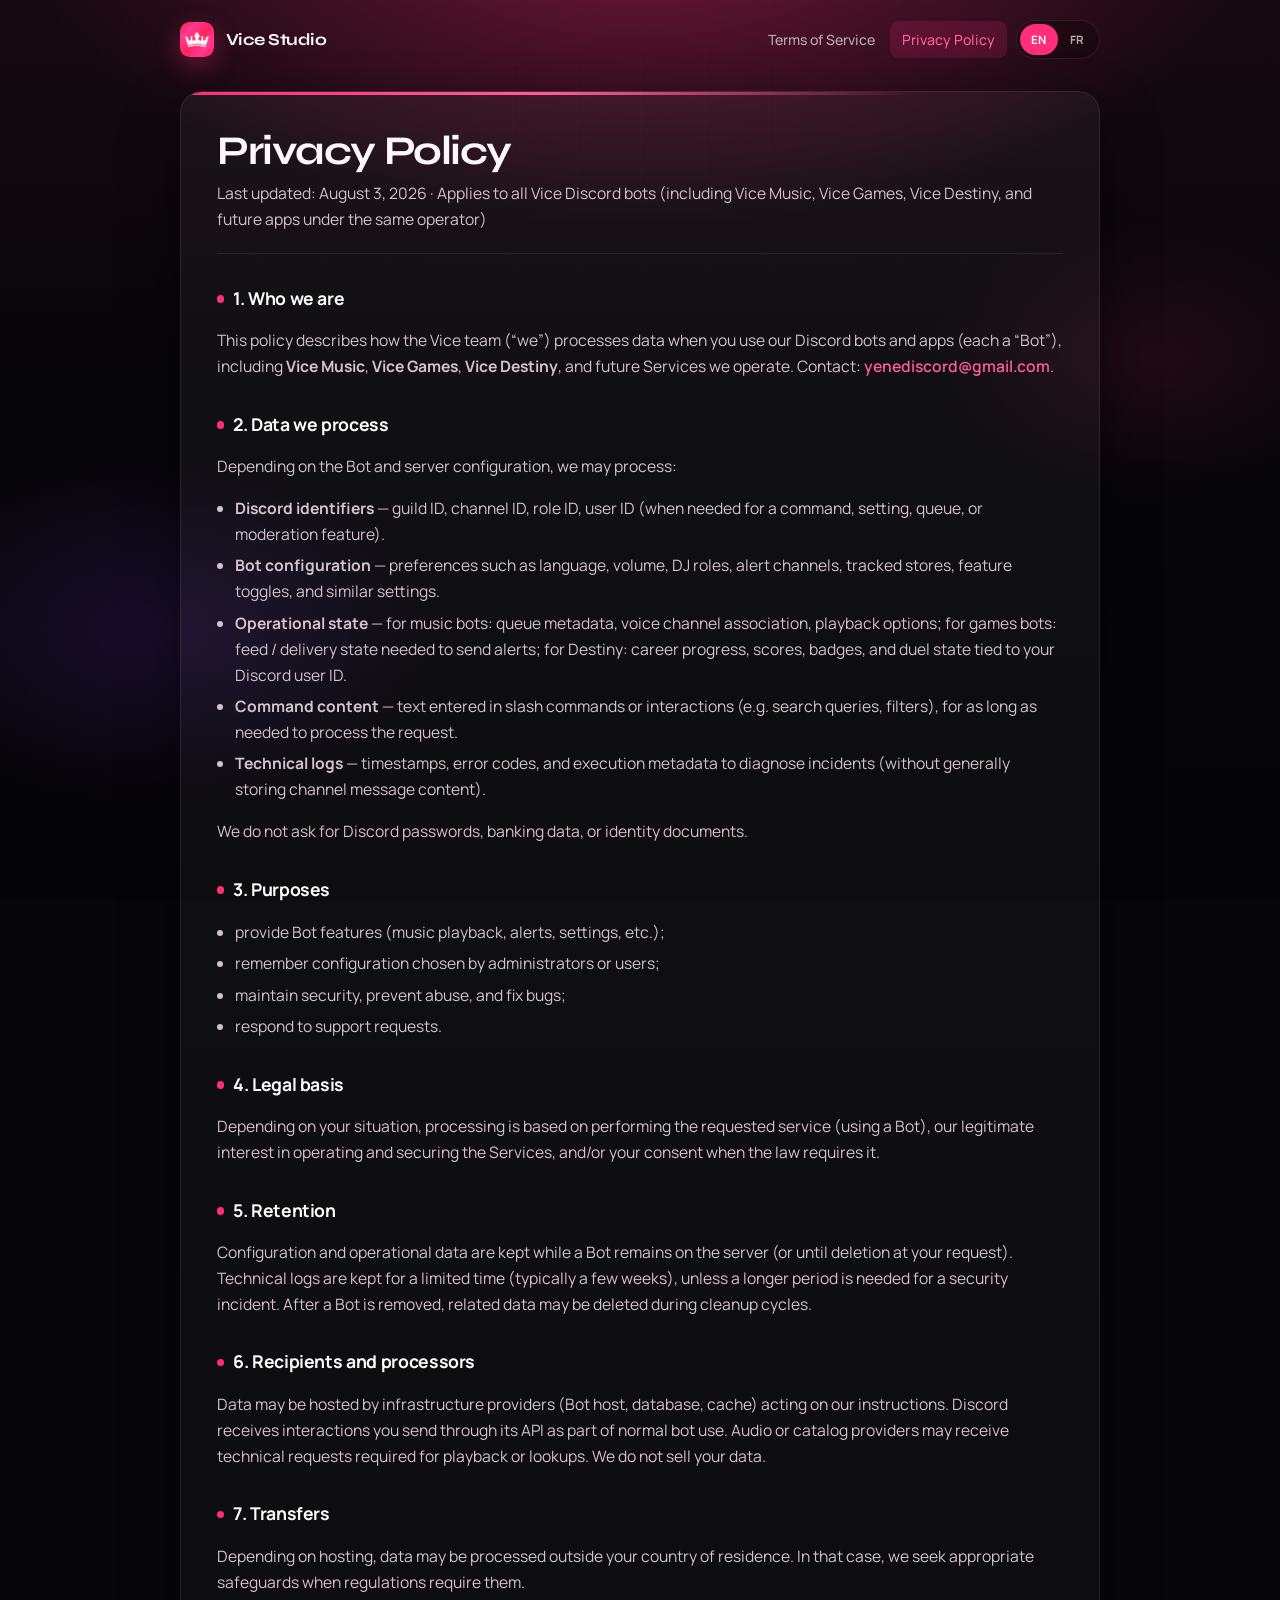
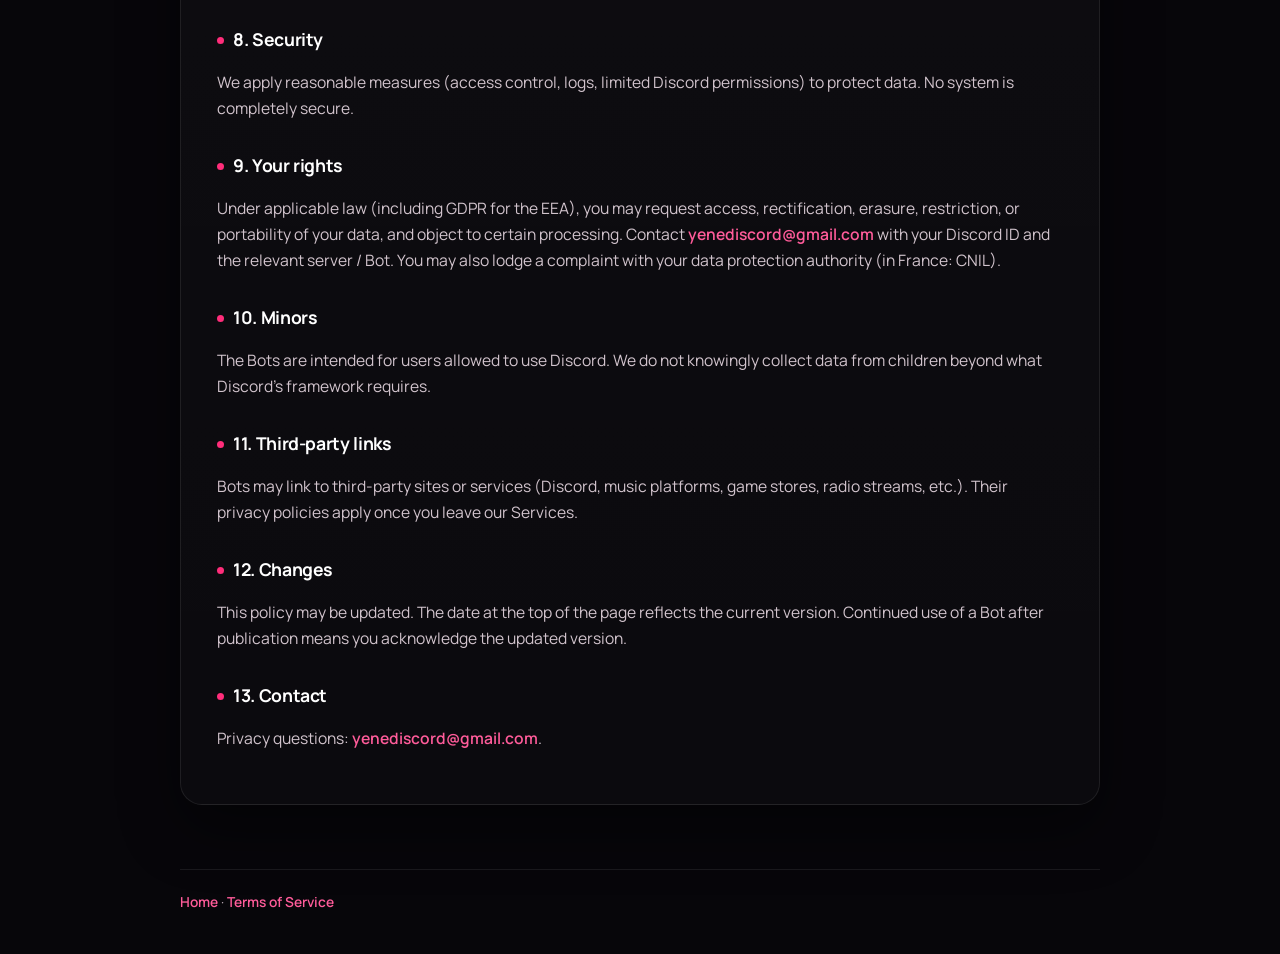
==== commit eccd523a: "Add Vice Destiny to the Vice Studio landing page. Co-authored-by: Cursor <cursoragent@cursor.com>" ====
--- a/privacy/index.html
+++ b/privacy/index.html
@@ -3,14 +3,14 @@
   <head>
     <meta charset="utf-8" />
     <meta name="viewport" content="width=device-width, initial-scale=1" />
-    <title>Privacy Policy · Vice Bots</title>
+    <title>Privacy Policy — Vice Bots</title>
     <meta
       name="description"
-      content="Privacy Policy for all Vice Discord bots (Vice Music, Vice Games, and future apps)."
+      content="Privacy Policy for all Vice Discord bots (Vice Music, Vice Games, Vice Destiny, and future apps)."
     />
     <link rel="canonical" href="https://legal.shvkt.xyz/privacy/" />
-    <link rel="icon" href="../assets/logo-studio.png" type="image/png" />
-    <link rel="apple-touch-icon" href="../assets/logo-studio.png" />
+    <link rel="icon" href="../assets/logo.png" type="image/png" />
+    <link rel="apple-touch-icon" href="../assets/logo.png" />
     <link rel="preconnect" href="https://fonts.googleapis.com" />
     <link rel="preconnect" href="https://fonts.gstatic.com" crossorigin />
     <link rel="stylesheet" href="../styles.css" />
@@ -40,15 +40,16 @@
           <div data-lang="en">
             <h1>Privacy Policy</h1>
             <p class="meta">
-              Last updated: August 2, 2026 · Applies to all Vice Discord bots (including Vice
-              Music, Vice Games, and future apps under the same operator)
+              Last updated: August 3, 2026 · Applies to all Vice Discord bots (including Vice
+              Music, Vice Games, Vice Destiny, and future apps under the same operator)
             </p>
 
             <h2>1. Who we are</h2>
             <p>
               This policy describes how the Vice team (“we”) processes data when you use our
               Discord bots and apps (each a “Bot”), including <strong>Vice Music</strong>,
-              <strong>Vice Games</strong>, and future Services we operate. Contact:
+              <strong>Vice Games</strong>, <strong>Vice Destiny</strong>, and future Services we
+              operate. Contact:
               <a href="mailto:yenediscord@gmail.com">yenediscord@gmail.com</a>.
             </p>
 
@@ -56,24 +57,25 @@
             <p>Depending on the Bot and server configuration, we may process:</p>
             <ul>
               <li>
-                <strong>Discord identifiers</strong> · guild ID, channel ID, role ID, user ID
+                <strong>Discord identifiers</strong> — guild ID, channel ID, role ID, user ID
                 (when needed for a command, setting, queue, or moderation feature).
               </li>
               <li>
-                <strong>Bot configuration</strong> · preferences such as language, volume, DJ
+                <strong>Bot configuration</strong> — preferences such as language, volume, DJ
                 roles, alert channels, tracked stores, feature toggles, and similar settings.
               </li>
               <li>
-                <strong>Operational state</strong> · for music bots: queue metadata, voice channel
+                <strong>Operational state</strong> — for music bots: queue metadata, voice channel
                 association, playback options; for games bots: feed / delivery state needed to send
-                alerts.
-              </li>
-              <li>
-                <strong>Command content</strong> · text entered in slash commands or interactions
+                alerts; for Destiny: career progress, scores, badges, and duel state tied to your
+                Discord user ID.
+              </li>
+              <li>
+                <strong>Command content</strong> — text entered in slash commands or interactions
                 (e.g. search queries, filters), for as long as needed to process the request.
               </li>
               <li>
-                <strong>Technical logs</strong> · timestamps, error codes, and execution metadata
+                <strong>Technical logs</strong> — timestamps, error codes, and execution metadata
                 to diagnose incidents (without generally storing channel message content).
               </li>
             </ul>
@@ -164,8 +166,8 @@
           <div data-lang="fr" hidden>
             <h1>Politique de confidentialité</h1>
             <p class="meta">
-              Dernière mise à jour&nbsp;: 2 août 2026 · S'applique à tous les bots Discord Vice
-              (dont Vice Music, Vice Games, et les apps futures du même opérateur)
+              Dernière mise à jour&nbsp;: 3 août 2026 · S'applique à tous les bots Discord Vice
+              (dont Vice Music, Vice Games, Vice Destiny, et les apps futures du même opérateur)
             </p>
 
             <h2>1. Qui nous sommes</h2>
@@ -173,7 +175,8 @@
               La présente politique décrit comment l'équipe Vice («&nbsp;nous&nbsp;») traite les
               données lors de l'utilisation de nos bots et apps Discord (chacun un
               «&nbsp;Bot&nbsp;»), notamment <strong>Vice Music</strong>,
-              <strong>Vice Games</strong>, et les Services futurs. Contact&nbsp;:
+              <strong>Vice Games</strong>, <strong>Vice Destiny</strong>, et les Services futurs.
+              Contact&nbsp;:
               <a href="mailto:yenediscord@gmail.com">yenediscord@gmail.com</a>.
             </p>
 
@@ -181,24 +184,25 @@
             <p>Selon le Bot et la configuration du serveur, nous pouvons traiter&nbsp;:</p>
             <ul>
               <li>
-                <strong>Identifiants Discord</strong> · ID de serveur, salon, rôle, utilisateur
+                <strong>Identifiants Discord</strong> — ID de serveur, salon, rôle, utilisateur
                 (lorsque nécessaire pour une commande, un réglage, une file ou une modération).
               </li>
               <li>
-                <strong>Configuration du Bot</strong> · préférences (langue, volume, rôles DJ,
+                <strong>Configuration du Bot</strong> — préférences (langue, volume, rôles DJ,
                 salons d'alertes, boutiques suivies, options, etc.).
               </li>
               <li>
-                <strong>État opérationnel</strong> · pour la musique&nbsp;: métadonnées de file,
+                <strong>État opérationnel</strong> — pour la musique&nbsp;: métadonnées de file,
                 salon vocal, options de lecture&nbsp;; pour les jeux&nbsp;: état nécessaire à
-                l'envoi d'alertes.
-              </li>
-              <li>
-                <strong>Contenu de commandes</strong> · textes saisis (recherches, filtres), le
+                l'envoi d'alertes&nbsp;; pour Destiny&nbsp;: progression de carrière, scores,
+                badges et état des duels liés à votre ID Discord.
+              </li>
+              <li>
+                <strong>Contenu de commandes</strong> — textes saisis (recherches, filtres), le
                 temps nécessaire au traitement.
               </li>
               <li>
-                <strong>Logs techniques</strong> · horodatages, codes d'erreur, métadonnées pour
+                <strong>Logs techniques</strong> — horodatages, codes d'erreur, métadonnées pour
                 diagnostiquer des incidents (sans stocker le contenu des messages de salon de
                 façon générale).
               </li>
--- a/styles.css
+++ b/styles.css
@@ -9,6 +9,8 @@
   --music-hot: #a66bff;
   --games: #ff2d7a;
   --games-hot: #ff5c9a;
+  --destiny: #337bff;
+  --destiny-hot: #5b96ff;
   --blurple: #5865f2;
   --bg: #07060a;
   --ink: #fff7fb;
@@ -227,7 +229,7 @@
 
 .bot-picker {
   display: grid;
-  grid-template-columns: repeat(2, minmax(0, 1fr));
+  grid-template-columns: repeat(3, minmax(0, 1fr));
   gap: 1rem;
 }
 
@@ -267,6 +269,15 @@
 .bot-card--games:hover {
   border-color: rgba(255, 45, 122, 0.55);
   box-shadow: 0 24px 60px rgba(255, 45, 122, 0.18);
+}
+
+.bot-card--destiny {
+  border-color: rgba(51, 123, 255, 0.28);
+}
+
+.bot-card--destiny:hover {
+  border-color: rgba(51, 123, 255, 0.55);
+  box-shadow: 0 24px 60px rgba(51, 123, 255, 0.18);
 }
 
 .bot-card__top {
@@ -389,6 +400,15 @@
   box-shadow: 0 16px 38px rgba(255, 45, 122, 0.5);
 }
 
+.bot-card--destiny .btn.primary {
+  background: linear-gradient(135deg, var(--destiny-hot), var(--destiny));
+  box-shadow: 0 12px 30px rgba(51, 123, 255, 0.35);
+}
+
+.bot-card--destiny .btn.primary:hover {
+  box-shadow: 0 16px 38px rgba(51, 123, 255, 0.5);
+}
+
 .bot-card--music .btn.ghost:hover {
   border-color: rgba(139, 61, 255, 0.45);
 }
@@ -577,7 +597,7 @@
   }
 }
 
-@media (max-width: 780px) {
+@media (max-width: 900px) {
   .bot-picker {
     grid-template-columns: 1fr;
   }
